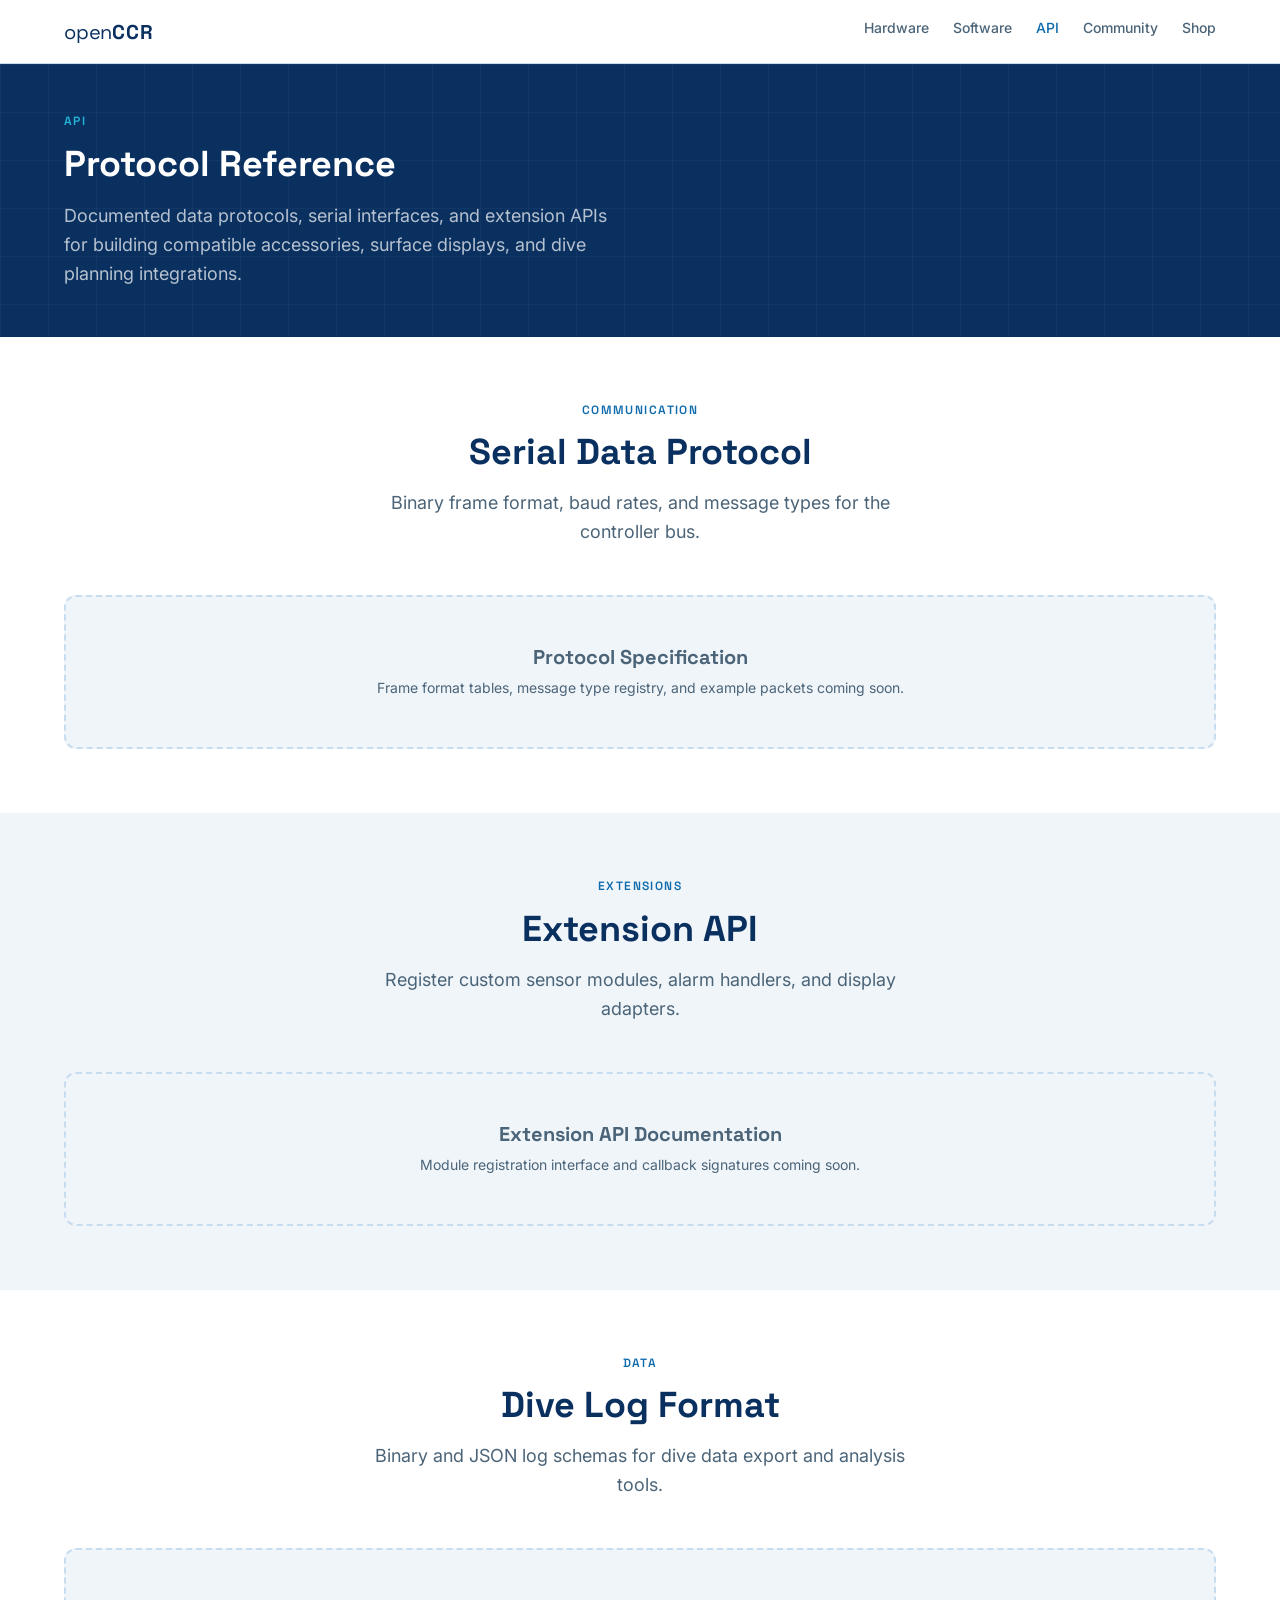
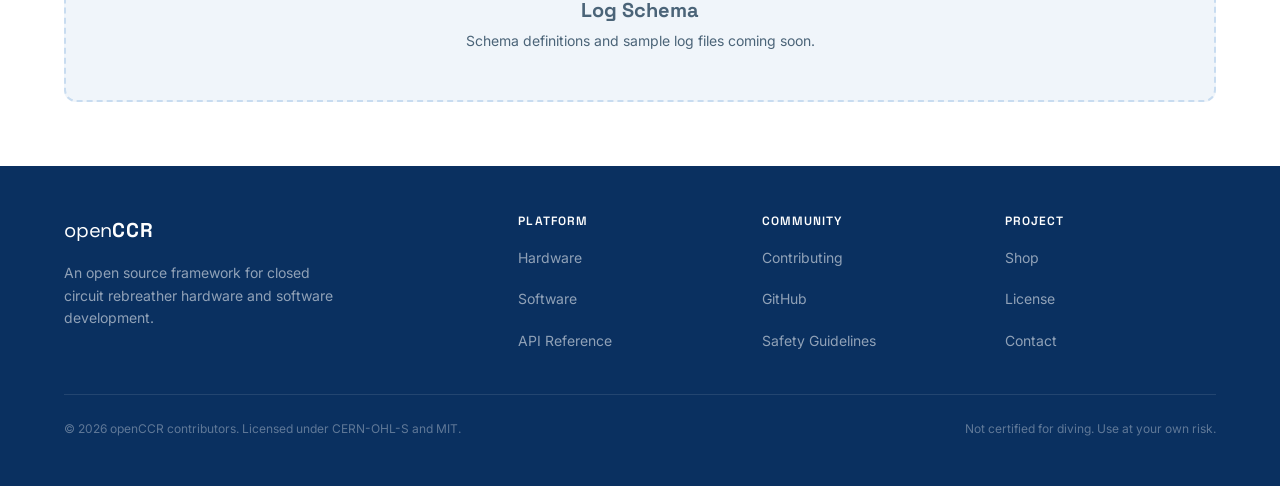
==== api.html @ abced6a4 "Add visual identity: design system, landing page, skeleton pages - Design tokens (color palette, typ" ====
<!DOCTYPE html>
<html lang="en">
<head>
  <meta charset="UTF-8">
  <meta name="viewport" content="width=device-width, initial-scale=1.0">
  <title>API Reference — openCCR</title>
  <meta name="description" content="openCCR API reference: data protocols, serial interfaces, and extension APIs for compatible accessories and software.">
  <link rel="stylesheet" href="css/main.css">
  <link rel="stylesheet" href="css/components.css">
</head>
<body>

  <!-- Navigation -->
  <nav class="nav" role="navigation" aria-label="Main navigation">
    <div class="container nav__inner">
      <a href="index.html" class="nav__wordmark" aria-label="openCCR home">
        <span class="open">open</span><span class="ccr">CCR</span>
      </a>
      <ul class="nav__links" role="list">
        <li><a href="hardware.html">Hardware</a></li>
        <li><a href="software.html">Software</a></li>
        <li><a href="api.html" class="active">API</a></li>
        <li><a href="community.html">Community</a></li>
        <li><a href="shop.html">Shop</a></li>
      </ul>
      <button class="nav__hamburger" id="nav-hamburger"
              aria-expanded="false" aria-controls="nav-mobile"
              aria-label="Toggle mobile menu">
        <svg width="24" height="24" viewBox="0 0 24 24" fill="none"
             stroke="currentColor" stroke-width="2" stroke-linecap="round"
             aria-hidden="true">
          <line x1="3" y1="6"  x2="21" y2="6"/>
          <line x1="3" y1="12" x2="21" y2="12"/>
          <line x1="3" y1="18" x2="21" y2="18"/>
        </svg>
      </button>
    </div>
  </nav>

  <!-- Mobile Nav -->
  <div class="nav__mobile" id="nav-mobile" role="navigation" aria-label="Mobile navigation">
    <ul class="nav__mobile-links" role="list">
      <li><a href="hardware.html">Hardware</a></li>
      <li><a href="software.html">Software</a></li>
      <li><a href="api.html" class="active">API</a></li>
      <li><a href="community.html">Community</a></li>
      <li><a href="shop.html">Shop</a></li>
    </ul>
  </div>

  <main class="page-content">

    <!-- Page Hero -->
    <div class="page-hero">
      <div class="container page-hero__inner">
        <p class="page-hero__eyebrow">API</p>
        <h1 class="page-hero__title">Protocol Reference</h1>
        <p class="page-hero__subtitle">
          Documented data protocols, serial interfaces, and extension APIs for building
          compatible accessories, surface displays, and dive planning integrations.
        </p>
      </div>
    </div>

    <!-- Serial Protocol -->
    <section class="section">
      <div class="container">
        <div class="section-header">
          <p class="section-header__eyebrow">Communication</p>
          <h2 class="section-header__title">Serial Data Protocol</h2>
          <p class="section-header__subtitle">
            Binary frame format, baud rates, and message types for the controller bus.
          </p>
        </div>
        <div class="placeholder-block">
          <h3>Protocol Specification</h3>
          <p>Frame format tables, message type registry, and example packets coming soon.</p>
        </div>
      </div>
    </section>

    <!-- Extension API -->
    <section class="section section--subtle">
      <div class="container">
        <div class="section-header">
          <p class="section-header__eyebrow">Extensions</p>
          <h2 class="section-header__title">Extension API</h2>
          <p class="section-header__subtitle">
            Register custom sensor modules, alarm handlers, and display adapters.
          </p>
        </div>
        <div class="placeholder-block">
          <h3>Extension API Documentation</h3>
          <p>Module registration interface and callback signatures coming soon.</p>
        </div>
      </div>
    </section>

    <!-- Data Formats -->
    <section class="section">
      <div class="container">
        <div class="section-header">
          <p class="section-header__eyebrow">Data</p>
          <h2 class="section-header__title">Dive Log Format</h2>
          <p class="section-header__subtitle">
            Binary and JSON log schemas for dive data export and analysis tools.
          </p>
        </div>
        <div class="placeholder-block">
          <h3>Log Schema</h3>
          <p>Schema definitions and sample log files coming soon.</p>
        </div>
      </div>
    </section>

  </main>

  <!-- Footer -->
  <footer class="footer">
    <div class="container">
      <div class="footer__inner">
        <div class="footer__brand">
          <a href="index.html" class="nav__wordmark" aria-label="openCCR home">
            <span class="open">open</span><span class="ccr">CCR</span>
          </a>
          <p class="footer__tagline">
            An open source framework for closed circuit rebreather hardware
            and software development.
          </p>
        </div>
        <div class="footer__col">
          <h4>Platform</h4>
          <ul>
            <li><a href="hardware.html">Hardware</a></li>
            <li><a href="software.html">Software</a></li>
            <li><a href="api.html">API Reference</a></li>
          </ul>
        </div>
        <div class="footer__col">
          <h4>Community</h4>
          <ul>
            <li><a href="community.html">Contributing</a></li>
            <li><a href="https://github.com/openccr" target="_blank" rel="noopener noreferrer">GitHub</a></li>
            <li><a href="community.html#safety">Safety Guidelines</a></li>
          </ul>
        </div>
        <div class="footer__col">
          <h4>Project</h4>
          <ul>
            <li><a href="shop.html">Shop</a></li>
            <li><a href="community.html#license">License</a></li>
            <li><a href="community.html#contact">Contact</a></li>
          </ul>
        </div>
      </div>
      <div class="footer__bottom">
        <span>© 2026 openCCR contributors. Licensed under CERN-OHL-S and MIT.</span>
        <span>Not certified for diving. Use at your own risk.</span>
      </div>
    </div>
  </footer>

  <script src="js/nav.js"></script>
</body>
</html>
---- css/main.css ----
/* ============================================================
   openCCR Design System — main.css
   Design tokens, reset, typography, layout utilities
   ============================================================ */

/* --- Google Fonts --- */
@import url('https://fonts.googleapis.com/css2?family=Space+Grotesk:wght@400;500;600;700&family=Inter:wght@400;500;600&family=JetBrains+Mono:wght@400;500&display=swap');

/* --- Design Tokens --- */
:root {
  /* Colors */
  --color-bg:         #FFFFFF;
  --color-bg-subtle:  #F0F5FA;
  --color-border:     #C8DCF0;
  --color-text:       #111827;
  --color-text-muted: #4B6478;
  --color-navy:       #0A3060;
  --color-ocean:      #0E6BAD;
  --color-cyan:       #24B4D8;
  --color-warning:    #C0392B;

  /* Typography */
  --font-heading: 'Space Grotesk', system-ui, sans-serif;
  --font-body:    'Inter', system-ui, sans-serif;
  --font-code:    'JetBrains Mono', 'Fira Code', monospace;

  /* Font sizes */
  --text-xs:   0.75rem;   /* 12px */
  --text-sm:   0.875rem;  /* 14px */
  --text-base: 1rem;      /* 16px */
  --text-lg:   1.125rem;  /* 18px */
  --text-xl:   1.25rem;   /* 20px */
  --text-2xl:  1.5rem;    /* 24px */
  --text-3xl:  1.875rem;  /* 30px */
  --text-4xl:  2.25rem;   /* 36px */
  --text-5xl:  3rem;      /* 48px */

  /* Spacing scale */
  --space-1:  4px;
  --space-2:  8px;
  --space-3:  12px;
  --space-4:  16px;
  --space-6:  24px;
  --space-8:  32px;
  --space-12: 48px;
  --space-16: 64px;

  /* Layout */
  --max-width: 1200px;
  --nav-height: 64px;
  --radius-sm: 4px;
  --radius-md: 8px;
  --radius-lg: 12px;

  /* Shadows */
  --shadow-sm: 0 1px 3px rgba(10, 48, 96, 0.08);
  --shadow-md: 0 4px 12px rgba(10, 48, 96, 0.12);
  --shadow-lg: 0 8px 24px rgba(10, 48, 96, 0.16);

  /* Transitions */
  --transition: 200ms ease;
}

/* --- Reset --- */
*, *::before, *::after {
  box-sizing: border-box;
  margin: 0;
  padding: 0;
}

html {
  scroll-behavior: smooth;
  font-size: 16px;
}

body {
  font-family: var(--font-body);
  font-size: var(--text-base);
  color: var(--color-text);
  background: var(--color-bg);
  line-height: 1.6;
  -webkit-font-smoothing: antialiased;
  display: flex;
  flex-direction: column;
  min-height: 100vh;
}

img, svg {
  display: block;
  max-width: 100%;
}

a {
  color: var(--color-ocean);
  text-decoration: none;
  transition: color var(--transition);
}

a:hover {
  color: var(--color-cyan);
}

/* --- Typography --- */
h1, h2, h3, h4, h5, h6 {
  font-family: var(--font-heading);
  color: var(--color-navy);
  line-height: 1.2;
  font-weight: 700;
}

h1 { font-size: var(--text-5xl); }
h2 { font-size: var(--text-4xl); }
h3 { font-size: var(--text-3xl); }
h4 { font-size: var(--text-2xl); }
h5 { font-size: var(--text-xl); }
h6 { font-size: var(--text-lg); }

p {
  margin-bottom: var(--space-4);
}

p:last-child {
  margin-bottom: 0;
}

ul, ol {
  padding-left: var(--space-6);
}

li {
  margin-bottom: var(--space-2);
}

code, pre {
  font-family: var(--font-code);
  font-size: var(--text-sm);
}

code {
  background: var(--color-bg-subtle);
  border: 1px solid var(--color-border);
  border-radius: var(--radius-sm);
  padding: 2px 6px;
  color: var(--color-navy);
}

pre {
  background: var(--color-navy);
  color: #e2e8f0;
  border-radius: var(--radius-md);
  padding: var(--space-6);
  overflow-x: auto;
  line-height: 1.7;
}

pre code {
  background: none;
  border: none;
  padding: 0;
  color: inherit;
  font-size: var(--text-sm);
}

/* --- Layout --- */
.container {
  width: 100%;
  max-width: var(--max-width);
  margin-inline: auto;
  padding-inline: var(--space-6);
}

.section {
  padding-block: var(--space-16);
}

.section--subtle {
  background: var(--color-bg-subtle);
}

.page-content {
  padding-top: var(--nav-height);
  flex: 1;
}

/* --- Grid --- */
.grid-2 {
  display: grid;
  grid-template-columns: repeat(2, 1fr);
  gap: var(--space-6);
}

.grid-3 {
  display: grid;
  grid-template-columns: repeat(3, 1fr);
  gap: var(--space-6);
}

.grid-4 {
  display: grid;
  grid-template-columns: repeat(4, 1fr);
  gap: var(--space-6);
}

/* --- Utilities --- */
.text-muted    { color: var(--color-text-muted); }
.text-navy     { color: var(--color-navy); }
.text-ocean    { color: var(--color-ocean); }
.text-center   { text-align: center; }
.font-heading  { font-family: var(--font-heading); }
.font-mono     { font-family: var(--font-code); }

.flex           { display: flex; }
.flex-col       { flex-direction: column; }
.items-center   { align-items: center; }
.justify-between { justify-content: space-between; }
.gap-2          { gap: var(--space-2); }
.gap-4          { gap: var(--space-4); }
.gap-6          { gap: var(--space-6); }
.gap-8          { gap: var(--space-8); }
.mt-auto        { margin-top: auto; }

.sr-only {
  position: absolute;
  width: 1px;
  height: 1px;
  padding: 0;
  margin: -1px;
  overflow: hidden;
  clip: rect(0,0,0,0);
  border: 0;
}

/* --- Responsive --- */
@media (max-width: 768px) {
  h1 { font-size: var(--text-4xl); }
  h2 { font-size: var(--text-3xl); }
  h3 { font-size: var(--text-2xl); }

  .grid-2,
  .grid-3,
  .grid-4 {
    grid-template-columns: 1fr;
  }

  .section {
    padding-block: var(--space-12);
  }

  .container {
    padding-inline: var(--space-4);
  }
}
---- css/components.css ----
/* ============================================================
   openCCR Design System — components.css
   Nav, footer, buttons, cards, badges, safety-warning,
   hero, section headers, placeholders
   ============================================================ */

/* ============================================================
   NAV
   ============================================================ */

.nav {
  position: fixed;
  top: 0;
  left: 0;
  right: 0;
  height: var(--nav-height);
  background: var(--color-bg);
  border-bottom: 1px solid var(--color-border);
  z-index: 100;
  display: flex;
  align-items: center;
}

.nav__inner {
  display: flex;
  align-items: center;
  justify-content: space-between;
  width: 100%;
}

/* Wordmark — used in nav and footer */
.nav__wordmark {
  font-family: var(--font-heading);
  font-size: var(--text-xl);
  color: var(--color-navy);
  text-decoration: none;
  letter-spacing: -0.01em;
  display: inline-flex;
  align-items: baseline;
}

.nav__wordmark .open {
  font-weight: 400;
}

.nav__wordmark .ccr {
  font-weight: 700;
  letter-spacing: 0.04em;
}

.nav__links {
  display: flex;
  align-items: center;
  gap: var(--space-6);
  list-style: none;
  padding: 0;
}

.nav__links a {
  font-family: var(--font-body);
  font-weight: 500;
  font-size: var(--text-sm);
  color: var(--color-text-muted);
  text-decoration: none;
  transition: color var(--transition);
}

.nav__links a:hover {
  color: var(--color-cyan);
}

.nav__links a.active {
  color: var(--color-ocean);
}

/* Hamburger button */
.nav__hamburger {
  display: none;
  background: none;
  border: none;
  cursor: pointer;
  padding: var(--space-2);
  color: var(--color-navy);
  align-items: center;
  justify-content: center;
}

/* Mobile nav drawer */
.nav__mobile {
  display: none;
  position: fixed;
  top: var(--nav-height);
  left: 0;
  right: 0;
  background: var(--color-bg);
  border-bottom: 1px solid var(--color-border);
  z-index: 99;
  padding: var(--space-4) var(--space-6);
  box-shadow: var(--shadow-md);
}

.nav__mobile.is-open {
  display: block;
}

.nav__mobile-links {
  list-style: none;
  padding: 0;
  display: flex;
  flex-direction: column;
}

.nav__mobile-links li:not(:last-child) a {
  border-bottom: 1px solid var(--color-border);
}

.nav__mobile-links a {
  display: block;
  font-family: var(--font-body);
  font-weight: 500;
  font-size: var(--text-base);
  color: var(--color-text-muted);
  padding: var(--space-3) 0;
  text-decoration: none;
  transition: color var(--transition);
}

.nav__mobile-links a:hover,
.nav__mobile-links a.active {
  color: var(--color-ocean);
}

@media (max-width: 768px) {
  .nav__links    { display: none; }
  .nav__hamburger { display: flex; }
}

/* ============================================================
   FOOTER
   ============================================================ */

.footer {
  background: var(--color-navy);
  color: rgba(255, 255, 255, 0.7);
  padding-block: var(--space-12);
}

.footer__inner {
  display: grid;
  grid-template-columns: 2fr 1fr 1fr 1fr;
  gap: var(--space-8);
}

.footer .nav__wordmark {
  color: #fff;
  margin-bottom: var(--space-4);
  display: inline-flex;
}

.footer__tagline {
  font-size: var(--text-sm);
  color: rgba(255, 255, 255, 0.55);
  line-height: 1.6;
  max-width: 280px;
}

.footer__col h4 {
  color: #fff;
  font-family: var(--font-heading);
  font-size: var(--text-xs);
  font-weight: 600;
  text-transform: uppercase;
  letter-spacing: 0.09em;
  margin-bottom: var(--space-4);
}

.footer__col ul {
  list-style: none;
  padding: 0;
  display: flex;
  flex-direction: column;
  gap: var(--space-2);
}

.footer__col a {
  font-size: var(--text-sm);
  color: rgba(255, 255, 255, 0.55);
  text-decoration: none;
  transition: color var(--transition);
}

.footer__col a:hover {
  color: var(--color-cyan);
}

.footer__bottom {
  margin-top: var(--space-8);
  padding-top: var(--space-6);
  border-top: 1px solid rgba(255, 255, 255, 0.1);
  display: flex;
  justify-content: space-between;
  align-items: center;
  font-size: var(--text-xs);
  color: rgba(255, 255, 255, 0.35);
  flex-wrap: wrap;
  gap: var(--space-2);
}

@media (max-width: 768px) {
  .footer__inner {
    grid-template-columns: 1fr 1fr;
  }

  .footer__brand {
    grid-column: 1 / -1;
  }

  .footer__bottom {
    flex-direction: column;
    text-align: center;
  }
}

/* ============================================================
   BUTTONS
   ============================================================ */

.btn {
  display: inline-flex;
  align-items: center;
  justify-content: center;
  gap: var(--space-2);
  font-family: var(--font-body);
  font-weight: 600;
  font-size: var(--text-sm);
  padding: var(--space-3) var(--space-6);
  border-radius: var(--radius-md);
  border: 2px solid transparent;
  cursor: pointer;
  text-decoration: none;
  transition: background var(--transition), border-color var(--transition), color var(--transition), box-shadow var(--transition);
  white-space: nowrap;
  line-height: 1;
}

.btn:focus-visible {
  outline: 3px solid var(--color-cyan);
  outline-offset: 2px;
}

/* Primary: navy fill */
.btn--primary {
  background: var(--color-navy);
  color: #fff;
  border-color: var(--color-navy);
}

.btn--primary:hover {
  background: var(--color-ocean);
  border-color: var(--color-ocean);
  color: #fff;
}

/* Outline: navy border on white */
.btn--outline {
  background: transparent;
  color: var(--color-navy);
  border-color: var(--color-navy);
}

.btn--outline:hover {
  background: var(--color-navy);
  color: #fff;
}

/* Outline light: for use on dark backgrounds */
.btn--outline-light {
  background: transparent;
  color: #fff;
  border-color: rgba(255, 255, 255, 0.5);
}

.btn--outline-light:hover {
  background: rgba(255, 255, 255, 0.12);
  border-color: #fff;
  color: #fff;
}

/* Sizes */
.btn--lg {
  font-size: var(--text-base);
  padding: var(--space-4) var(--space-8);
}

.btn--sm {
  font-size: var(--text-xs);
  padding: var(--space-2) var(--space-4);
}

/* ============================================================
   CARDS
   ============================================================ */

.card {
  background: var(--color-bg);
  border: 1px solid var(--color-border);
  border-radius: var(--radius-lg);
  padding: var(--space-6);
  display: flex;
  flex-direction: column;
  box-shadow: var(--shadow-sm);
  transition: box-shadow var(--transition), transform var(--transition);
}

.card:hover {
  box-shadow: var(--shadow-md);
  transform: translateY(-2px);
}

.card__icon {
  width: 48px;
  height: 48px;
  background: var(--color-bg-subtle);
  border-radius: var(--radius-md);
  display: flex;
  align-items: center;
  justify-content: center;
  margin-bottom: var(--space-4);
  color: var(--color-ocean);
  flex-shrink: 0;
}

.card__title {
  font-family: var(--font-heading);
  font-size: var(--text-xl);
  font-weight: 600;
  color: var(--color-navy);
  margin-bottom: var(--space-2);
}

.card__body {
  font-size: var(--text-sm);
  color: var(--color-text-muted);
  line-height: 1.7;
  flex: 1;
}

.card__footer {
  margin-top: var(--space-4);
}

/* Feature card — clickable, used on homepage grid */
.feature-card {
  background: var(--color-bg);
  border: 1px solid var(--color-border);
  border-radius: var(--radius-lg);
  padding: var(--space-6);
  display: flex;
  flex-direction: column;
  gap: var(--space-3);
  text-decoration: none;
  color: inherit;
  transition: box-shadow var(--transition), transform var(--transition), border-color var(--transition);
}

.feature-card:hover {
  box-shadow: var(--shadow-md);
  border-color: var(--color-cyan);
  transform: translateY(-2px);
  color: inherit;
}

.feature-card__label {
  font-family: var(--font-heading);
  font-size: var(--text-xs);
  font-weight: 600;
  text-transform: uppercase;
  letter-spacing: 0.1em;
  color: var(--color-ocean);
}

.feature-card__title {
  font-family: var(--font-heading);
  font-size: var(--text-xl);
  font-weight: 700;
  color: var(--color-navy);
}

.feature-card__desc {
  font-size: var(--text-sm);
  color: var(--color-text-muted);
  line-height: 1.6;
  flex: 1;
}

.feature-card__arrow {
  margin-top: auto;
  color: var(--color-ocean);
  font-size: var(--text-lg);
  transition: transform var(--transition);
  font-family: var(--font-heading);
}

.feature-card:hover .feature-card__arrow {
  transform: translateX(4px);
}

/* ============================================================
   BADGES
   ============================================================ */

.badge {
  display: inline-flex;
  align-items: center;
  gap: var(--space-1);
  font-family: var(--font-body);
  font-size: var(--text-xs);
  font-weight: 600;
  padding: 2px var(--space-2);
  border-radius: 100px;
}

.badge--navy {
  background: var(--color-navy);
  color: #fff;
}

.badge--ocean {
  background: rgba(14, 107, 173, 0.1);
  color: var(--color-ocean);
  border: 1px solid rgba(14, 107, 173, 0.2);
}

.badge--cyan {
  background: rgba(36, 180, 216, 0.1);
  color: #1a8fa8;
  border: 1px solid rgba(36, 180, 216, 0.25);
}

.badge--warning {
  background: rgba(192, 57, 43, 0.1);
  color: var(--color-warning);
  border: 1px solid rgba(192, 57, 43, 0.2);
}

/* ============================================================
   SAFETY WARNING
   ============================================================ */

.safety-warning {
  background: rgba(192, 57, 43, 0.05);
  border: 2px solid var(--color-warning);
  border-radius: var(--radius-md);
  padding: var(--space-4) var(--space-6);
  display: flex;
  gap: var(--space-4);
  align-items: flex-start;
}

.safety-warning__icon {
  flex-shrink: 0;
  width: 24px;
  height: 24px;
  color: var(--color-warning);
  margin-top: 1px;
}

.safety-warning__title {
  font-family: var(--font-heading);
  font-size: var(--text-base);
  font-weight: 700;
  color: var(--color-warning);
  margin-bottom: var(--space-1);
}

.safety-warning__text {
  font-size: var(--text-sm);
  color: var(--color-text);
  line-height: 1.6;
  margin: 0;
}

/* ============================================================
   SECTION HEADERS
   ============================================================ */

.section-header {
  text-align: center;
  margin-bottom: var(--space-12);
}

.section-header__eyebrow {
  font-family: var(--font-heading);
  font-size: var(--text-xs);
  font-weight: 600;
  text-transform: uppercase;
  letter-spacing: 0.12em;
  color: var(--color-ocean);
  margin-bottom: var(--space-3);
}

.section-header__title {
  font-family: var(--font-heading);
  font-size: var(--text-4xl);
  font-weight: 700;
  color: var(--color-navy);
  margin-bottom: var(--space-4);
  line-height: 1.15;
}

.section-header__subtitle {
  font-size: var(--text-lg);
  color: var(--color-text-muted);
  max-width: 560px;
  margin-inline: auto;
  line-height: 1.6;
  margin-bottom: 0;
}

@media (max-width: 768px) {
  .section-header__title { font-size: var(--text-3xl); }
}

/* ============================================================
   HERO (index / landing page)
   ============================================================ */

.hero {
  background: var(--color-bg-subtle);
  position: relative;
  overflow: hidden;
  padding-block: var(--space-16);
}

/* Subtle geometric grid overlay */
.hero::before {
  content: '';
  position: absolute;
  inset: 0;
  background-image:
    linear-gradient(rgba(14, 107, 173, 0.06) 1px, transparent 1px),
    linear-gradient(90deg, rgba(14, 107, 173, 0.06) 1px, transparent 1px);
  background-size: 48px 48px;
  pointer-events: none;
}

.hero__content {
  position: relative;
  z-index: 1;
  max-width: 720px;
}

.hero__eyebrow {
  display: inline-flex;
  align-items: center;
  gap: var(--space-2);
  font-family: var(--font-heading);
  font-size: var(--text-xs);
  font-weight: 600;
  text-transform: uppercase;
  letter-spacing: 0.12em;
  color: var(--color-ocean);
  margin-bottom: var(--space-6);
}

.hero__title {
  font-family: var(--font-heading);
  font-size: clamp(2.25rem, 5vw, 3.5rem);
  font-weight: 700;
  color: var(--color-navy);
  line-height: 1.1;
  margin-bottom: var(--space-4);
}

.hero__tagline {
  font-family: var(--font-heading);
  font-size: var(--text-lg);
  font-weight: 500;
  color: var(--color-ocean);
  margin-bottom: var(--space-6);
  letter-spacing: 0.04em;
}

.hero__subtitle {
  font-size: var(--text-lg);
  color: var(--color-text-muted);
  line-height: 1.65;
  margin-bottom: var(--space-8);
  max-width: 560px;
}

.hero__actions {
  display: flex;
  gap: var(--space-4);
  flex-wrap: wrap;
}

/* ============================================================
   PAGE HERO (sub-pages — dark navy background)
   ============================================================ */

.page-hero {
  background: var(--color-navy);
  padding-block: var(--space-12);
  position: relative;
  overflow: hidden;
}

.page-hero::before {
  content: '';
  position: absolute;
  inset: 0;
  background-image:
    linear-gradient(rgba(255, 255, 255, 0.03) 1px, transparent 1px),
    linear-gradient(90deg, rgba(255, 255, 255, 0.03) 1px, transparent 1px);
  background-size: 48px 48px;
  pointer-events: none;
}

.page-hero__inner {
  position: relative;
  z-index: 1;
}

.page-hero__eyebrow {
  font-family: var(--font-heading);
  font-size: var(--text-xs);
  font-weight: 600;
  text-transform: uppercase;
  letter-spacing: 0.12em;
  color: var(--color-cyan);
  margin-bottom: var(--space-3);
}

.page-hero__title {
  color: #fff;
  font-family: var(--font-heading);
  font-size: var(--text-4xl);
  font-weight: 700;
  margin-bottom: var(--space-4);
}

.page-hero__subtitle {
  color: rgba(255, 255, 255, 0.7);
  font-size: var(--text-lg);
  max-width: 560px;
  line-height: 1.6;
  margin: 0;
}

@media (max-width: 768px) {
  .page-hero__title { font-size: var(--text-3xl); }
}

/* ============================================================
   PLACEHOLDER (skeleton page sections)
   ============================================================ */

.placeholder-block {
  background: var(--color-bg-subtle);
  border: 2px dashed var(--color-border);
  border-radius: var(--radius-lg);
  padding: var(--space-12) var(--space-8);
  text-align: center;
}

.placeholder-block h3 {
  color: var(--color-text-muted);
  font-size: var(--text-xl);
  margin-bottom: var(--space-2);
}

.placeholder-block p {
  color: var(--color-text-muted);
  font-size: var(--text-sm);
  margin: 0;
}
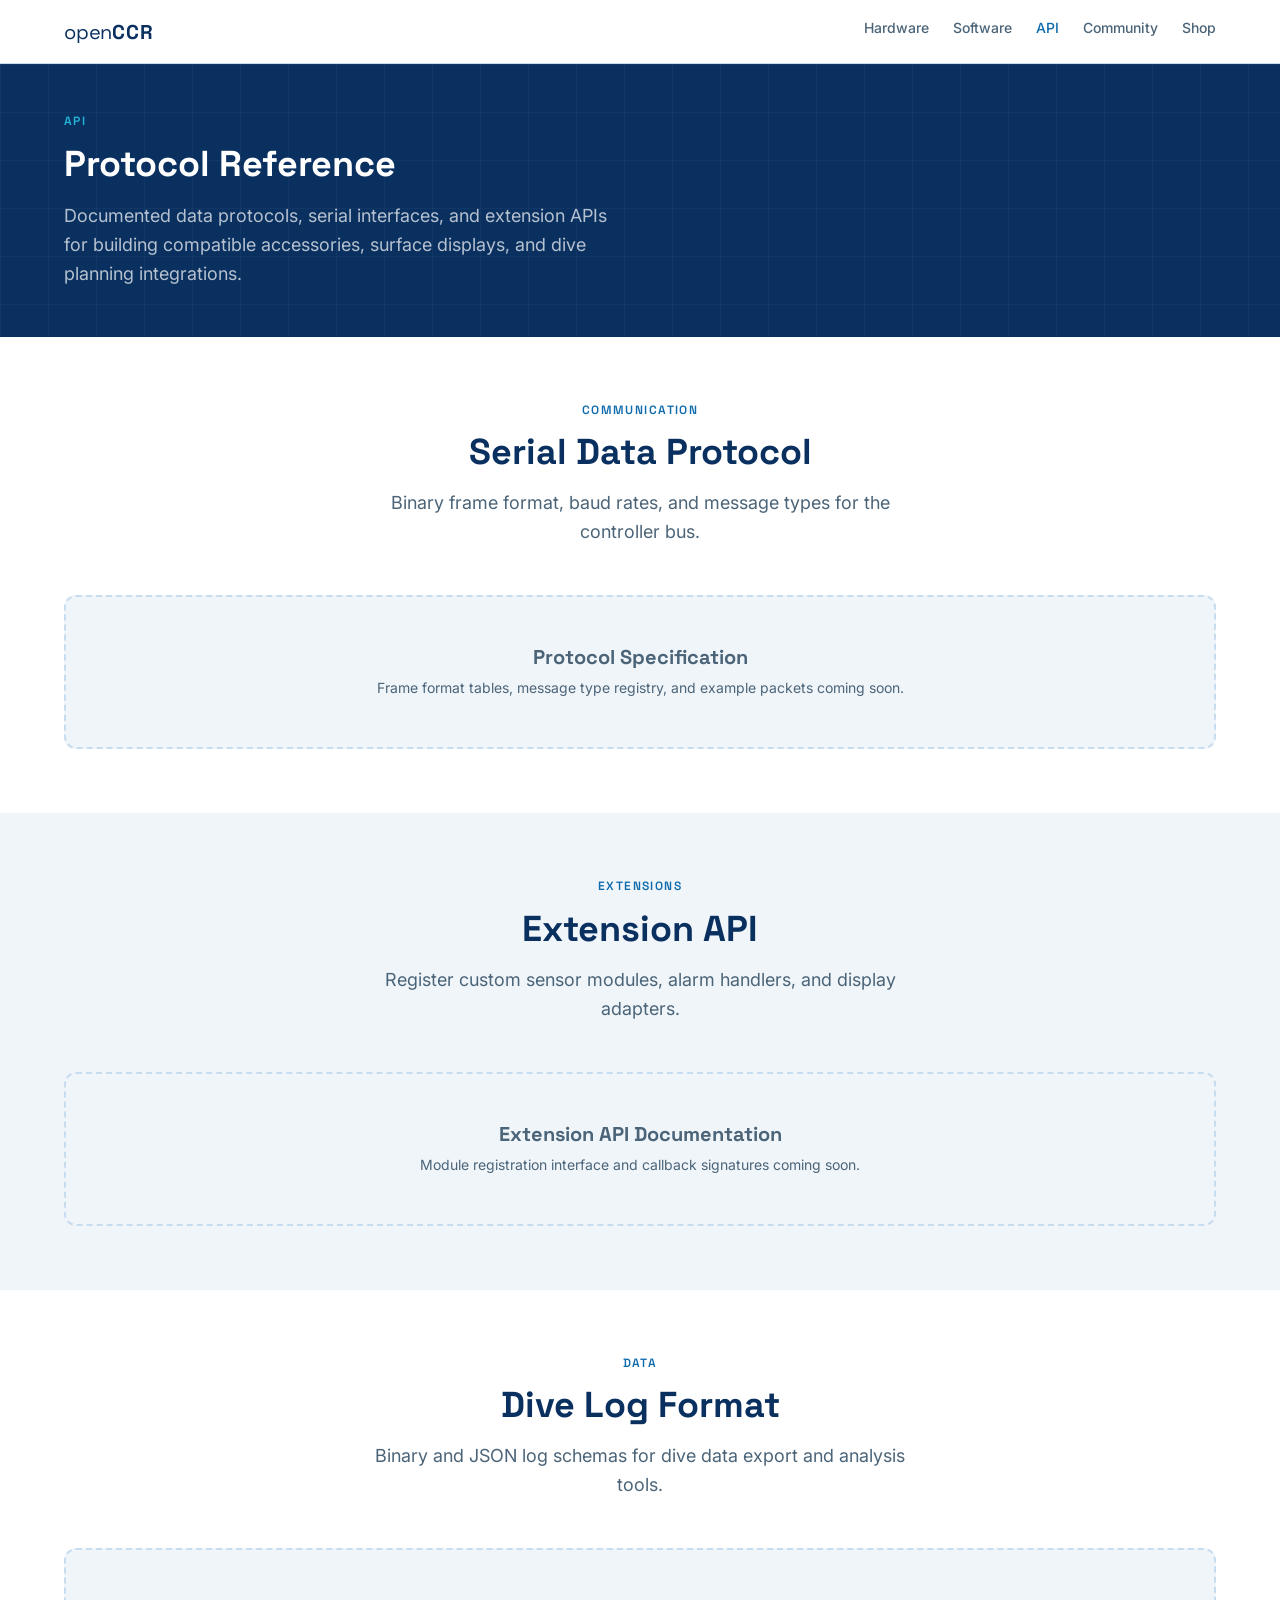
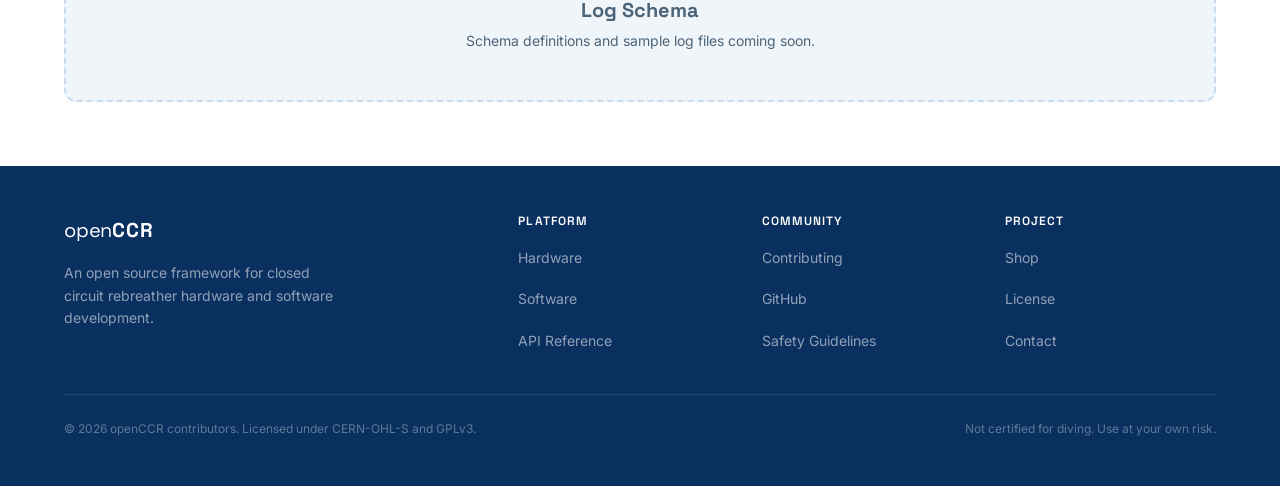
==== commit fca44ae7: "Switch software license MIT → GPLv3; add LICENSE.md - LICENSE.md: full project licensing overview (C" ====
--- a/api.html
+++ b/api.html
@@ -154,7 +154,7 @@
         </div>
       </div>
       <div class="footer__bottom">
-        <span>© 2026 openCCR contributors. Licensed under CERN-OHL-S and MIT.</span>
+        <span>© 2026 openCCR contributors. Licensed under CERN-OHL-S and GPLv3.</span>
         <span>Not certified for diving. Use at your own risk.</span>
       </div>
     </div>
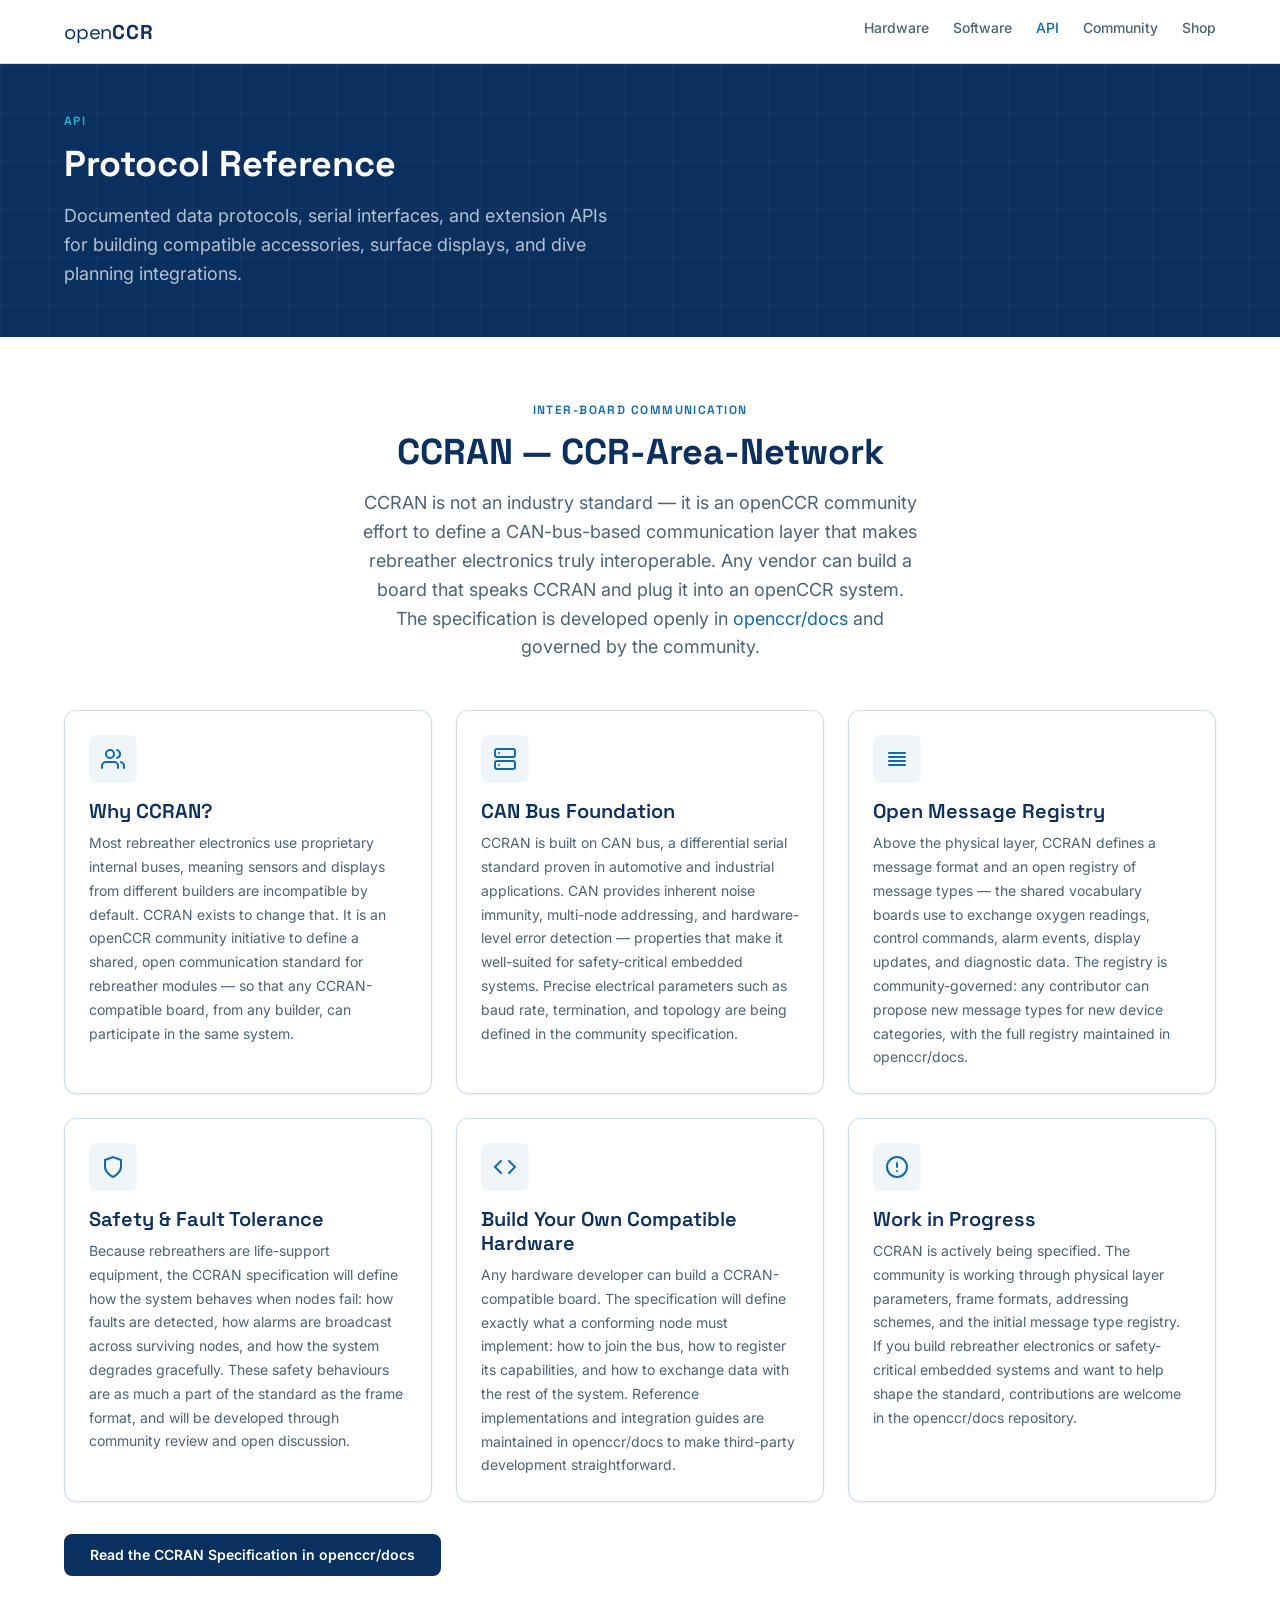
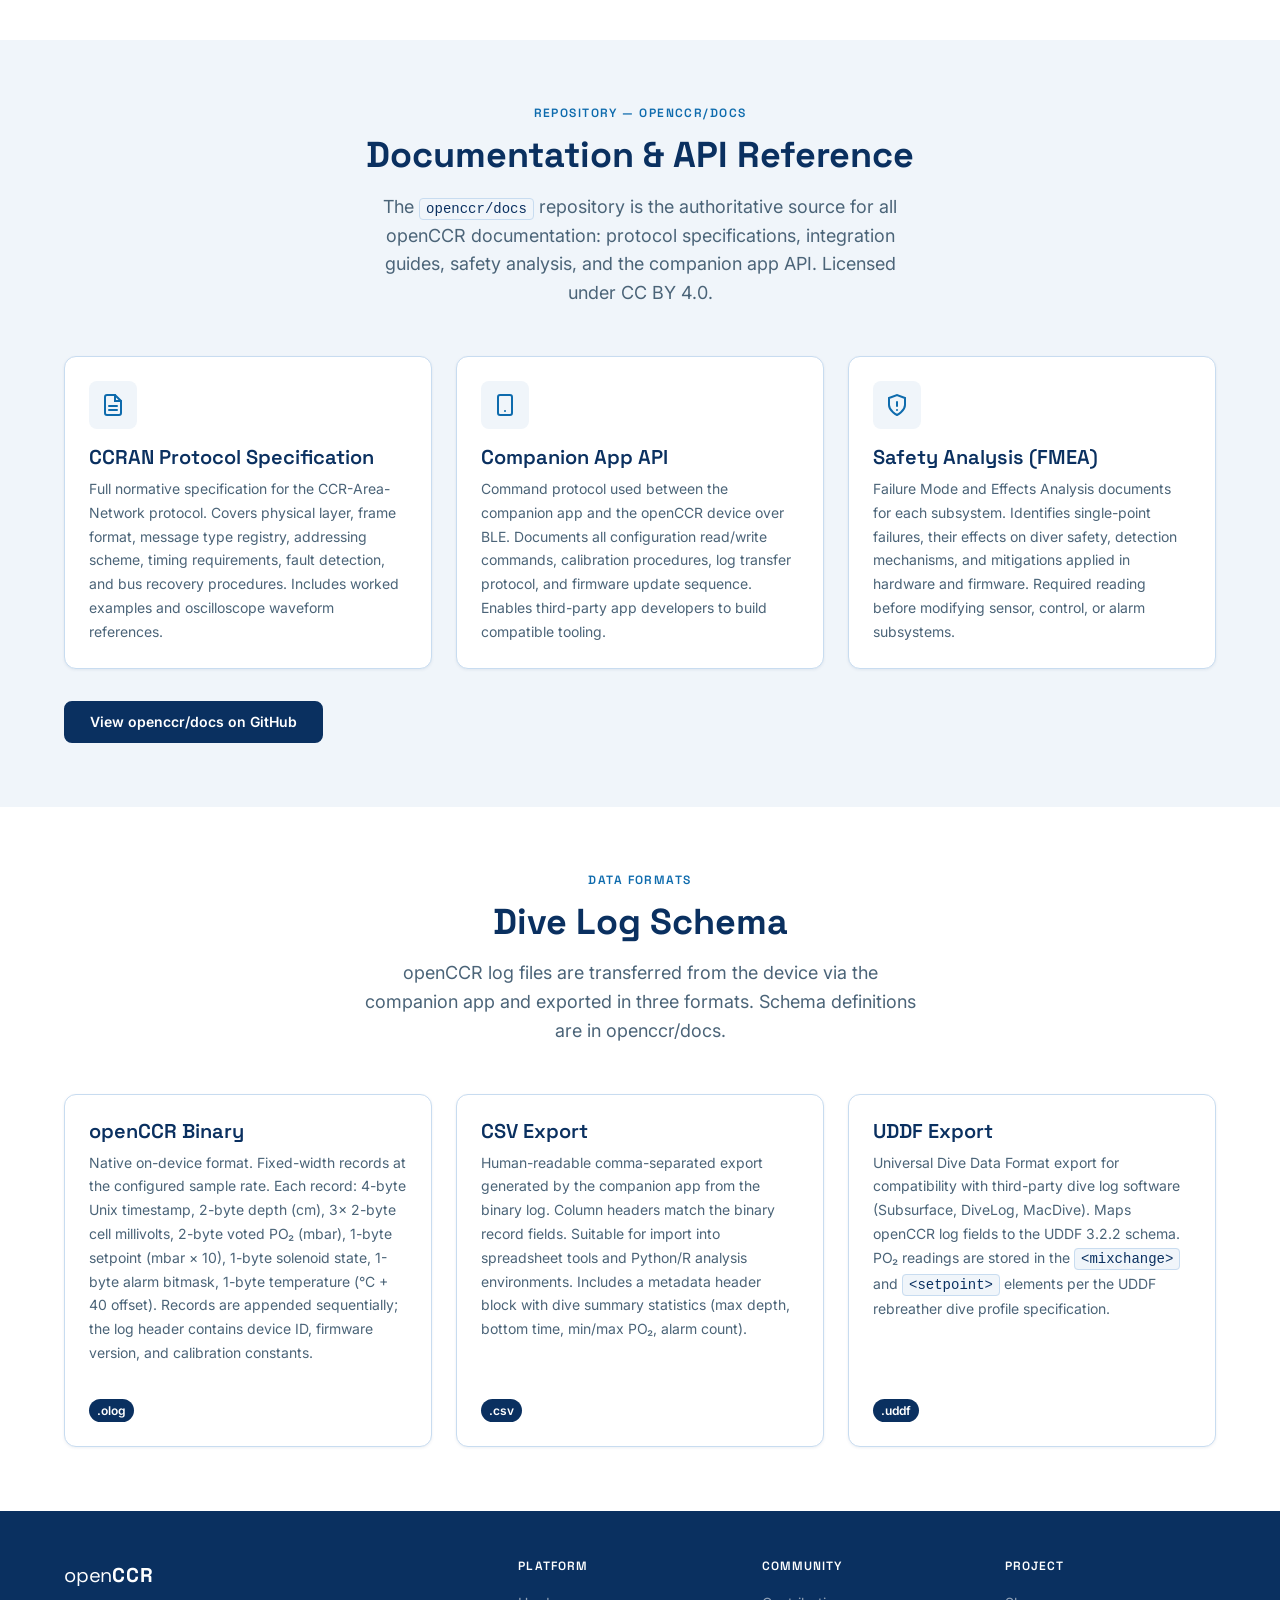
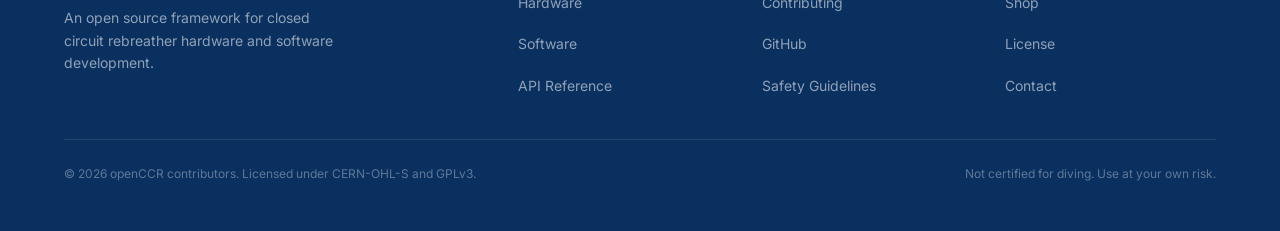
==== commit ee1cb93b: "Expand all pages with repository content, board details, and CCRAN pitch - hardware.html: add platfo" ====
--- a/api.html
+++ b/api.html
@@ -4,7 +4,15 @@
   <meta charset="UTF-8">
   <meta name="viewport" content="width=device-width, initial-scale=1.0">
   <title>API Reference — openCCR</title>
-  <meta name="description" content="openCCR API reference: data protocols, serial interfaces, and extension APIs for compatible accessories and software.">
+  <meta name="description" content="openCCR API and protocol reference: CCRAN inter-board communication protocol, companion app API, dive log formats, and integration guides from openccr/docs.">
+  <!-- Google Analytics -->
+  <script async src="https://www.googletagmanager.com/gtag/js?id=G-BM90FH107W"></script>
+  <script>
+    window.dataLayer = window.dataLayer || [];
+    function gtag(){dataLayer.push(arguments);}
+    gtag('js', new Date());
+    gtag('config', 'G-BM90FH107W');
+  </script>
   <link rel="stylesheet" href="css/main.css">
   <link rel="stylesheet" href="css/components.css">
 </head>
@@ -62,53 +70,179 @@
       </div>
     </div>
 
-    <!-- Serial Protocol -->
+    <!-- CCRAN Protocol -->
     <section class="section">
       <div class="container">
         <div class="section-header">
-          <p class="section-header__eyebrow">Communication</p>
-          <h2 class="section-header__title">Serial Data Protocol</h2>
+          <p class="section-header__eyebrow">Inter-Board Communication</p>
+          <h2 class="section-header__title">CCRAN — CCR-Area-Network</h2>
           <p class="section-header__subtitle">
-            Binary frame format, baud rates, and message types for the controller bus.
-          </p>
-        </div>
-        <div class="placeholder-block">
-          <h3>Protocol Specification</h3>
-          <p>Frame format tables, message type registry, and example packets coming soon.</p>
-        </div>
+            CCRAN is not an industry standard — it is an openCCR community effort to define
+            a CAN-bus-based communication layer that makes rebreather electronics truly
+            interoperable. Any vendor can build a board that speaks CCRAN and plug it into
+            an openCCR system. The specification is developed openly in
+            <a href="https://github.com/openccr/docs" target="_blank" rel="noopener noreferrer">openccr/docs</a>
+            and governed by the community.
+          </p>
+        </div>
+        <div class="grid-3" style="margin-bottom: var(--space-8);">
+          <div class="card">
+            <div class="card__icon" aria-hidden="true">
+              <svg width="24" height="24" viewBox="0 0 24 24" fill="none"
+                   stroke="currentColor" stroke-width="2" stroke-linecap="round">
+                <path d="M17 21v-2a4 4 0 0 0-4-4H5a4 4 0 0 0-4 4v2"/>
+                <circle cx="9" cy="7" r="4"/>
+                <path d="M23 21v-2a4 4 0 0 0-3-3.87"/>
+                <path d="M16 3.13a4 4 0 0 1 0 7.75"/>
+              </svg>
+            </div>
+            <h3 class="card__title">Why CCRAN?</h3>
+            <p class="card__body">Most rebreather electronics use proprietary internal buses, meaning sensors and displays from different builders are incompatible by default. CCRAN exists to change that. It is an openCCR community initiative to define a shared, open communication standard for rebreather modules — so that any CCRAN-compatible board, from any builder, can participate in the same system.</p>
+          </div>
+          <div class="card">
+            <div class="card__icon" aria-hidden="true">
+              <svg width="24" height="24" viewBox="0 0 24 24" fill="none"
+                   stroke="currentColor" stroke-width="2" stroke-linecap="round">
+                <rect x="2" y="2" width="20" height="8" rx="2" ry="2"/>
+                <rect x="2" y="14" width="20" height="8" rx="2" ry="2"/>
+                <line x1="6" y1="6" x2="6.01" y2="6"/>
+                <line x1="6" y1="18" x2="6.01" y2="18"/>
+              </svg>
+            </div>
+            <h3 class="card__title">CAN Bus Foundation</h3>
+            <p class="card__body">CCRAN is built on CAN bus, a differential serial standard proven in automotive and industrial applications. CAN provides inherent noise immunity, multi-node addressing, and hardware-level error detection — properties that make it well-suited for safety-critical embedded systems. Precise electrical parameters such as baud rate, termination, and topology are being defined in the community specification.</p>
+          </div>
+          <div class="card">
+            <div class="card__icon" aria-hidden="true">
+              <svg width="24" height="24" viewBox="0 0 24 24" fill="none"
+                   stroke="currentColor" stroke-width="2" stroke-linecap="round">
+                <path d="M4 6h16M4 10h16M4 14h16M4 18h16"/>
+              </svg>
+            </div>
+            <h3 class="card__title">Open Message Registry</h3>
+            <p class="card__body">Above the physical layer, CCRAN defines a message format and an open registry of message types — the shared vocabulary boards use to exchange oxygen readings, control commands, alarm events, display updates, and diagnostic data. The registry is community-governed: any contributor can propose new message types for new device categories, with the full registry maintained in openccr/docs.</p>
+          </div>
+          <div class="card">
+            <div class="card__icon" aria-hidden="true">
+              <svg width="24" height="24" viewBox="0 0 24 24" fill="none"
+                   stroke="currentColor" stroke-width="2" stroke-linecap="round">
+                <path d="M12 22s8-4 8-10V5l-8-3-8 3v7c0 6 8 10 8 10z"/>
+              </svg>
+            </div>
+            <h3 class="card__title">Safety &amp; Fault Tolerance</h3>
+            <p class="card__body">Because rebreathers are life-support equipment, the CCRAN specification will define how the system behaves when nodes fail: how faults are detected, how alarms are broadcast across surviving nodes, and how the system degrades gracefully. These safety behaviours are as much a part of the standard as the frame format, and will be developed through community review and open discussion.</p>
+          </div>
+          <div class="card">
+            <div class="card__icon" aria-hidden="true">
+              <svg width="24" height="24" viewBox="0 0 24 24" fill="none"
+                   stroke="currentColor" stroke-width="2" stroke-linecap="round">
+                <polyline points="16 18 22 12 16 6"/>
+                <polyline points="8 6 2 12 8 18"/>
+              </svg>
+            </div>
+            <h3 class="card__title">Build Your Own Compatible Hardware</h3>
+            <p class="card__body">Any hardware developer can build a CCRAN-compatible board. The specification will define exactly what a conforming node must implement: how to join the bus, how to register its capabilities, and how to exchange data with the rest of the system. Reference implementations and integration guides are maintained in openccr/docs to make third-party development straightforward.</p>
+          </div>
+          <div class="card">
+            <div class="card__icon" aria-hidden="true">
+              <svg width="24" height="24" viewBox="0 0 24 24" fill="none"
+                   stroke="currentColor" stroke-width="2" stroke-linecap="round">
+                <circle cx="12" cy="12" r="10"/>
+                <line x1="12" y1="8" x2="12" y2="12"/>
+                <line x1="12" y1="16" x2="12.01" y2="16"/>
+              </svg>
+            </div>
+            <h3 class="card__title">Work in Progress</h3>
+            <p class="card__body">CCRAN is actively being specified. The community is working through physical layer parameters, frame formats, addressing schemes, and the initial message type registry. If you build rebreather electronics or safety-critical embedded systems and want to help shape the standard, contributions are welcome in the openccr/docs repository.</p>
+          </div>
+        </div>
+        <a href="https://github.com/openccr/docs" target="_blank" rel="noopener noreferrer"
+           class="btn btn--primary">Read the CCRAN Specification in openccr/docs</a>
       </div>
     </section>
 
-    <!-- Extension API -->
+    <!-- Companion App API -->
     <section class="section section--subtle">
       <div class="container">
         <div class="section-header">
-          <p class="section-header__eyebrow">Extensions</p>
-          <h2 class="section-header__title">Extension API</h2>
+          <p class="section-header__eyebrow">Repository — openccr/docs</p>
+          <h2 class="section-header__title">Documentation &amp; API Reference</h2>
           <p class="section-header__subtitle">
-            Register custom sensor modules, alarm handlers, and display adapters.
-          </p>
-        </div>
-        <div class="placeholder-block">
-          <h3>Extension API Documentation</h3>
-          <p>Module registration interface and callback signatures coming soon.</p>
-        </div>
+            The <code>openccr/docs</code> repository is the authoritative source for all
+            openCCR documentation: protocol specifications, integration guides, safety analysis,
+            and the companion app API. Licensed under CC BY 4.0.
+          </p>
+        </div>
+        <div class="grid-3" style="margin-bottom: var(--space-8);">
+          <div class="card">
+            <div class="card__icon" aria-hidden="true">
+              <svg width="24" height="24" viewBox="0 0 24 24" fill="none"
+                   stroke="currentColor" stroke-width="2" stroke-linecap="round">
+                <path d="M14 2H6a2 2 0 0 0-2 2v16a2 2 0 0 0 2 2h12a2 2 0 0 0 2-2V8z"/>
+                <polyline points="14 2 14 8 20 8"/>
+                <line x1="16" y1="13" x2="8" y2="13"/>
+                <line x1="16" y1="17" x2="8" y2="17"/>
+              </svg>
+            </div>
+            <h3 class="card__title">CCRAN Protocol Specification</h3>
+            <p class="card__body">Full normative specification for the CCR-Area-Network protocol. Covers physical layer, frame format, message type registry, addressing scheme, timing requirements, fault detection, and bus recovery procedures. Includes worked examples and oscilloscope waveform references.</p>
+          </div>
+          <div class="card">
+            <div class="card__icon" aria-hidden="true">
+              <svg width="24" height="24" viewBox="0 0 24 24" fill="none"
+                   stroke="currentColor" stroke-width="2" stroke-linecap="round">
+                <rect x="5" y="2" width="14" height="20" rx="2" ry="2"/>
+                <path d="M12 18h.01"/>
+              </svg>
+            </div>
+            <h3 class="card__title">Companion App API</h3>
+            <p class="card__body">Command protocol used between the companion app and the openCCR device over BLE. Documents all configuration read/write commands, calibration procedures, log transfer protocol, and firmware update sequence. Enables third-party app developers to build compatible tooling.</p>
+          </div>
+          <div class="card">
+            <div class="card__icon" aria-hidden="true">
+              <svg width="24" height="24" viewBox="0 0 24 24" fill="none"
+                   stroke="currentColor" stroke-width="2" stroke-linecap="round">
+                <path d="M12 22s8-4 8-10V5l-8-3-8 3v7c0 6 8 10 8 10z"/>
+                <line x1="12" y1="9" x2="12" y2="13"/>
+                <line x1="12" y1="17" x2="12.01" y2="17"/>
+              </svg>
+            </div>
+            <h3 class="card__title">Safety Analysis (FMEA)</h3>
+            <p class="card__body">Failure Mode and Effects Analysis documents for each subsystem. Identifies single-point failures, their effects on diver safety, detection mechanisms, and mitigations applied in hardware and firmware. Required reading before modifying sensor, control, or alarm subsystems.</p>
+          </div>
+        </div>
+        <a href="https://github.com/openccr/docs" target="_blank" rel="noopener noreferrer"
+           class="btn btn--primary">View openccr/docs on GitHub</a>
       </div>
     </section>
 
-    <!-- Data Formats -->
+    <!-- Dive Log Format -->
     <section class="section">
       <div class="container">
         <div class="section-header">
-          <p class="section-header__eyebrow">Data</p>
-          <h2 class="section-header__title">Dive Log Format</h2>
+          <p class="section-header__eyebrow">Data Formats</p>
+          <h2 class="section-header__title">Dive Log Schema</h2>
           <p class="section-header__subtitle">
-            Binary and JSON log schemas for dive data export and analysis tools.
-          </p>
-        </div>
-        <div class="placeholder-block">
-          <h3>Log Schema</h3>
-          <p>Schema definitions and sample log files coming soon.</p>
+            openCCR log files are transferred from the device via the companion app and
+            exported in three formats. Schema definitions are in openccr/docs.
+          </p>
+        </div>
+        <div class="grid-3">
+          <div class="card">
+            <h3 class="card__title">openCCR Binary</h3>
+            <p class="card__body">Native on-device format. Fixed-width records at the configured sample rate. Each record: 4-byte Unix timestamp, 2-byte depth (cm), 3× 2-byte cell millivolts, 2-byte voted PO₂ (mbar), 1-byte setpoint (mbar × 10), 1-byte solenoid state, 1-byte alarm bitmask, 1-byte temperature (°C + 40 offset). Records are appended sequentially; the log header contains device ID, firmware version, and calibration constants.</p>
+            <div class="card__footer"><span class="badge badge--navy">.olog</span></div>
+          </div>
+          <div class="card">
+            <h3 class="card__title">CSV Export</h3>
+            <p class="card__body">Human-readable comma-separated export generated by the companion app from the binary log. Column headers match the binary record fields. Suitable for import into spreadsheet tools and Python/R analysis environments. Includes a metadata header block with dive summary statistics (max depth, bottom time, min/max PO₂, alarm count).</p>
+            <div class="card__footer"><span class="badge badge--navy">.csv</span></div>
+          </div>
+          <div class="card">
+            <h3 class="card__title">UDDF Export</h3>
+            <p class="card__body">Universal Dive Data Format export for compatibility with third-party dive log software (Subsurface, DiveLog, MacDive). Maps openCCR log fields to the UDDF 3.2.2 schema. PO₂ readings are stored in the <code>&lt;mixchange&gt;</code> and <code>&lt;setpoint&gt;</code> elements per the UDDF rebreather dive profile specification.</p>
+            <div class="card__footer"><span class="badge badge--navy">.uddf</span></div>
+          </div>
         </div>
       </div>
     </section>
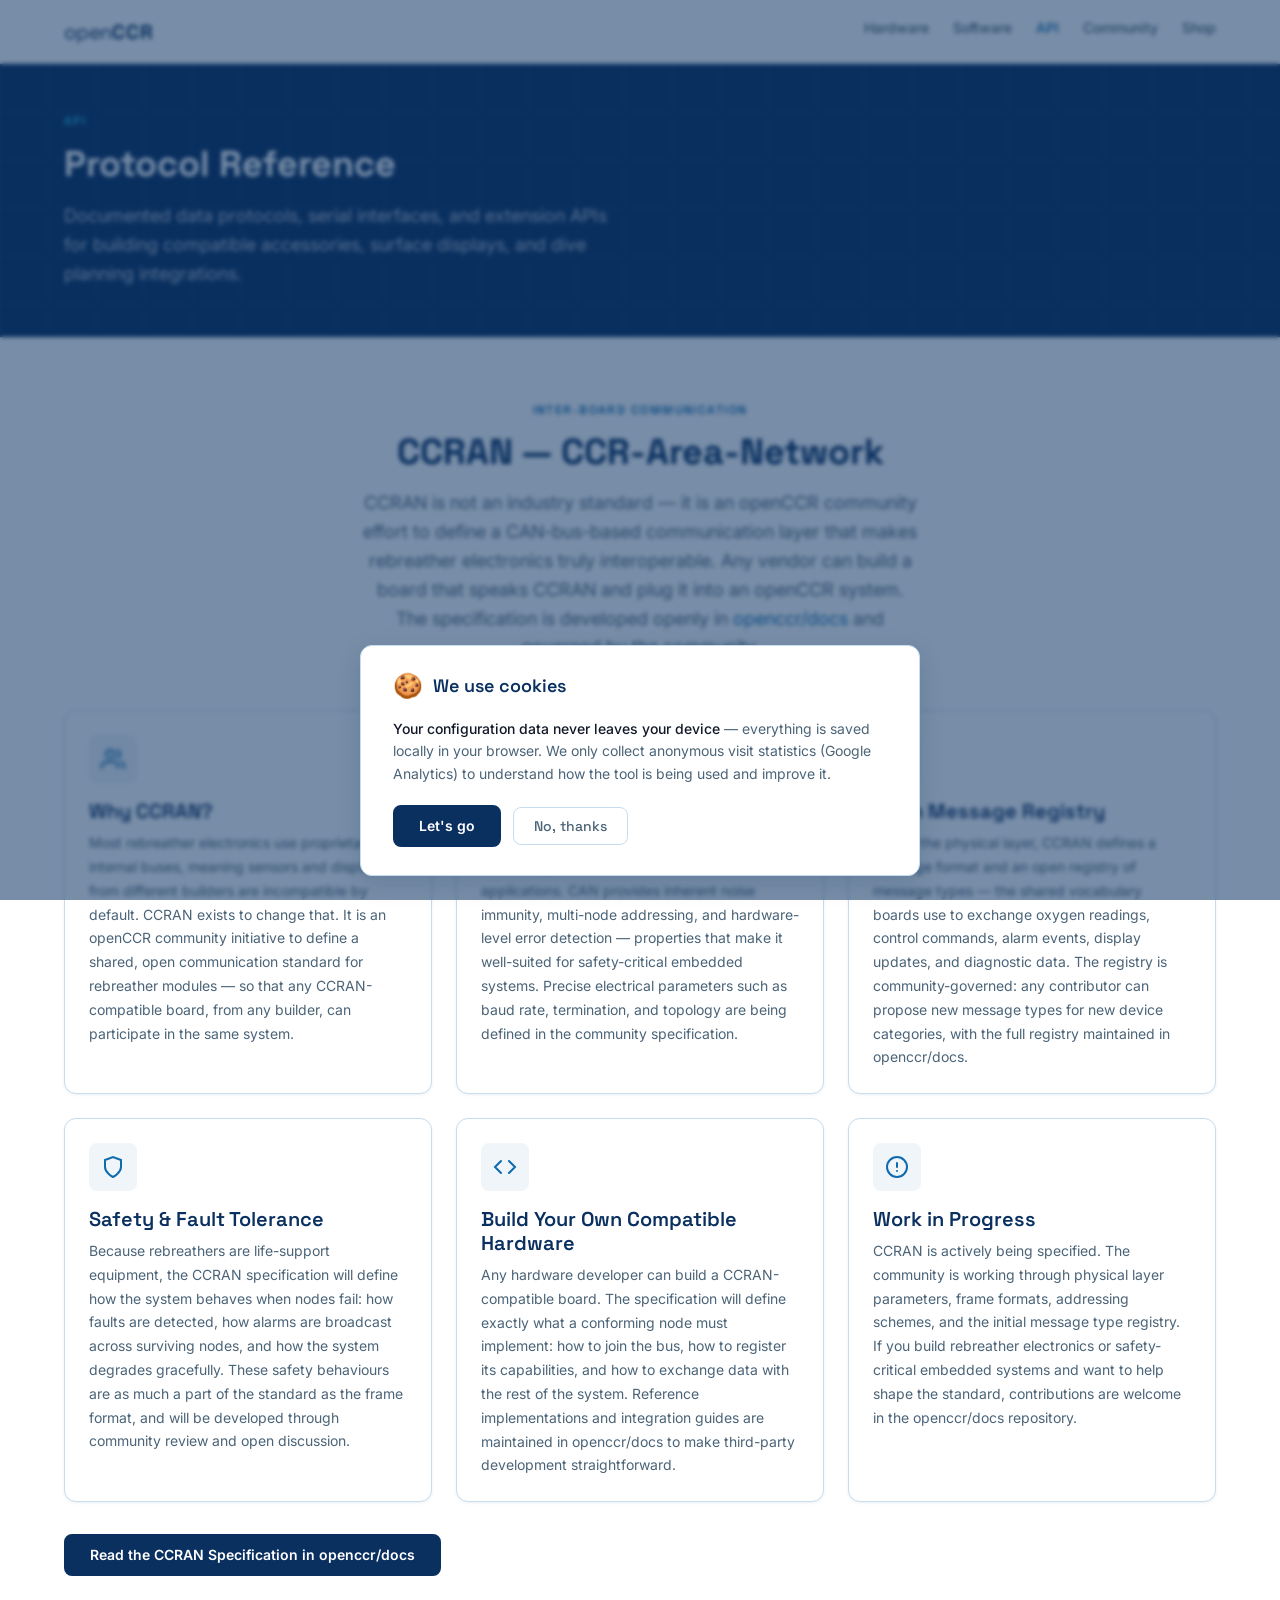
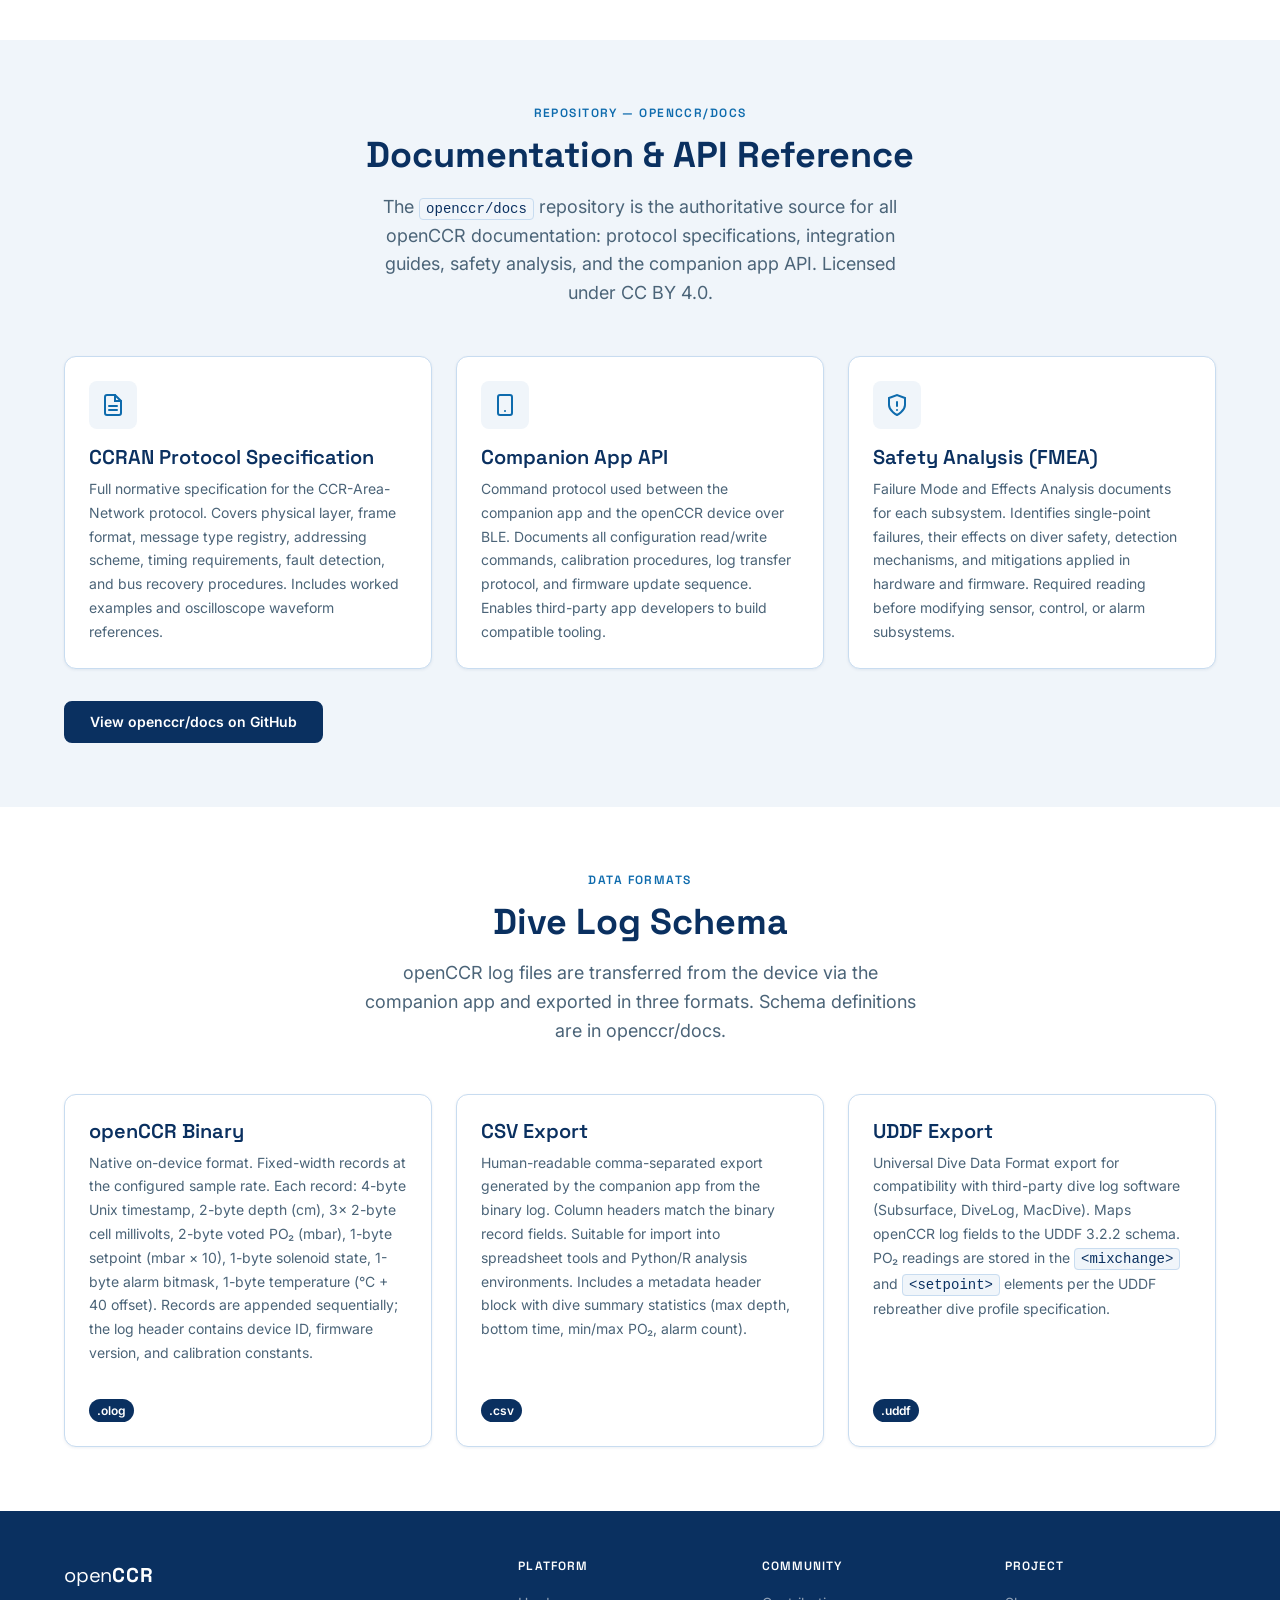
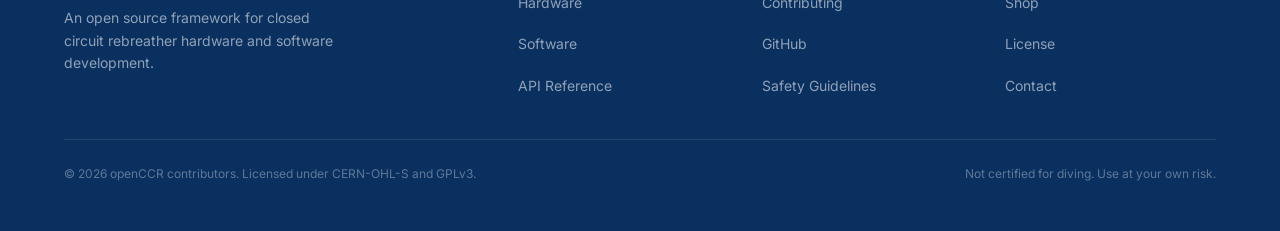
==== commit 802f4433: "Add cookie consent banner Shows on first visit with blurred overlay. Accept stores consent in localS" ====
--- a/api.html
+++ b/api.html
@@ -295,5 +295,6 @@
   </footer>
 
   <script src="js/nav.js"></script>
+  <script src="js/cookie-banner.js"></script>
 </body>
 </html>
--- a/css/components.css
+++ b/css/components.css
@@ -675,3 +675,100 @@
   font-size: var(--text-sm);
   margin: 0;
 }
+
+/* ============================================================
+   COOKIE BANNER
+   ============================================================ */
+
+.cookie-overlay {
+  position: fixed;
+  inset: 0;
+  background: rgba(10, 48, 96, 0.55);
+  backdrop-filter: blur(2px);
+  z-index: 9999;
+  display: flex;
+  align-items: flex-end;
+  justify-content: center;
+  padding: 1.5rem;
+}
+
+.cookie-banner {
+  background: var(--color-bg);
+  border: 1px solid var(--color-border);
+  border-radius: var(--radius-lg);
+  max-width: 560px;
+  width: 100%;
+  padding: 1.75rem 2rem;
+  box-shadow: var(--shadow-lg);
+  display: flex;
+  flex-direction: column;
+  gap: 1.25rem;
+}
+
+.cookie-banner__header {
+  display: flex;
+  align-items: center;
+  gap: 0.625rem;
+}
+
+.cookie-banner__icon {
+  font-size: 1.5rem;
+  line-height: 1;
+}
+
+.cookie-banner__title {
+  font-family: var(--font-heading);
+  font-size: var(--text-lg);
+  font-weight: 600;
+  color: var(--color-navy);
+  margin: 0;
+}
+
+.cookie-banner__body {
+  font-family: var(--font-body);
+  font-size: var(--text-sm);
+  color: var(--color-text-muted);
+  line-height: 1.6;
+  margin: 0;
+}
+
+.cookie-banner__body strong {
+  color: var(--color-text);
+  font-weight: 500;
+}
+
+.cookie-banner__actions {
+  display: flex;
+  gap: 0.75rem;
+  flex-wrap: wrap;
+  align-items: center;
+}
+
+.cookie-banner__decline {
+  font-family: var(--font-heading);
+  font-size: var(--text-sm);
+  font-weight: 500;
+  padding: 0.5625rem 1.25rem;
+  border-radius: var(--radius-md);
+  border: 1px solid var(--color-border);
+  background: transparent;
+  color: var(--color-text-muted);
+  cursor: pointer;
+  transition: border-color 0.15s, color 0.15s;
+}
+
+.cookie-banner__decline:hover {
+  border-color: var(--color-text-muted);
+  color: var(--color-text);
+}
+
+.cookie-banner__decline:focus-visible {
+  outline: 3px solid var(--color-cyan);
+  outline-offset: 2px;
+}
+
+@media (max-width: 768px) {
+  .cookie-banner {
+    padding: 1.25rem 1.25rem;
+  }
+}
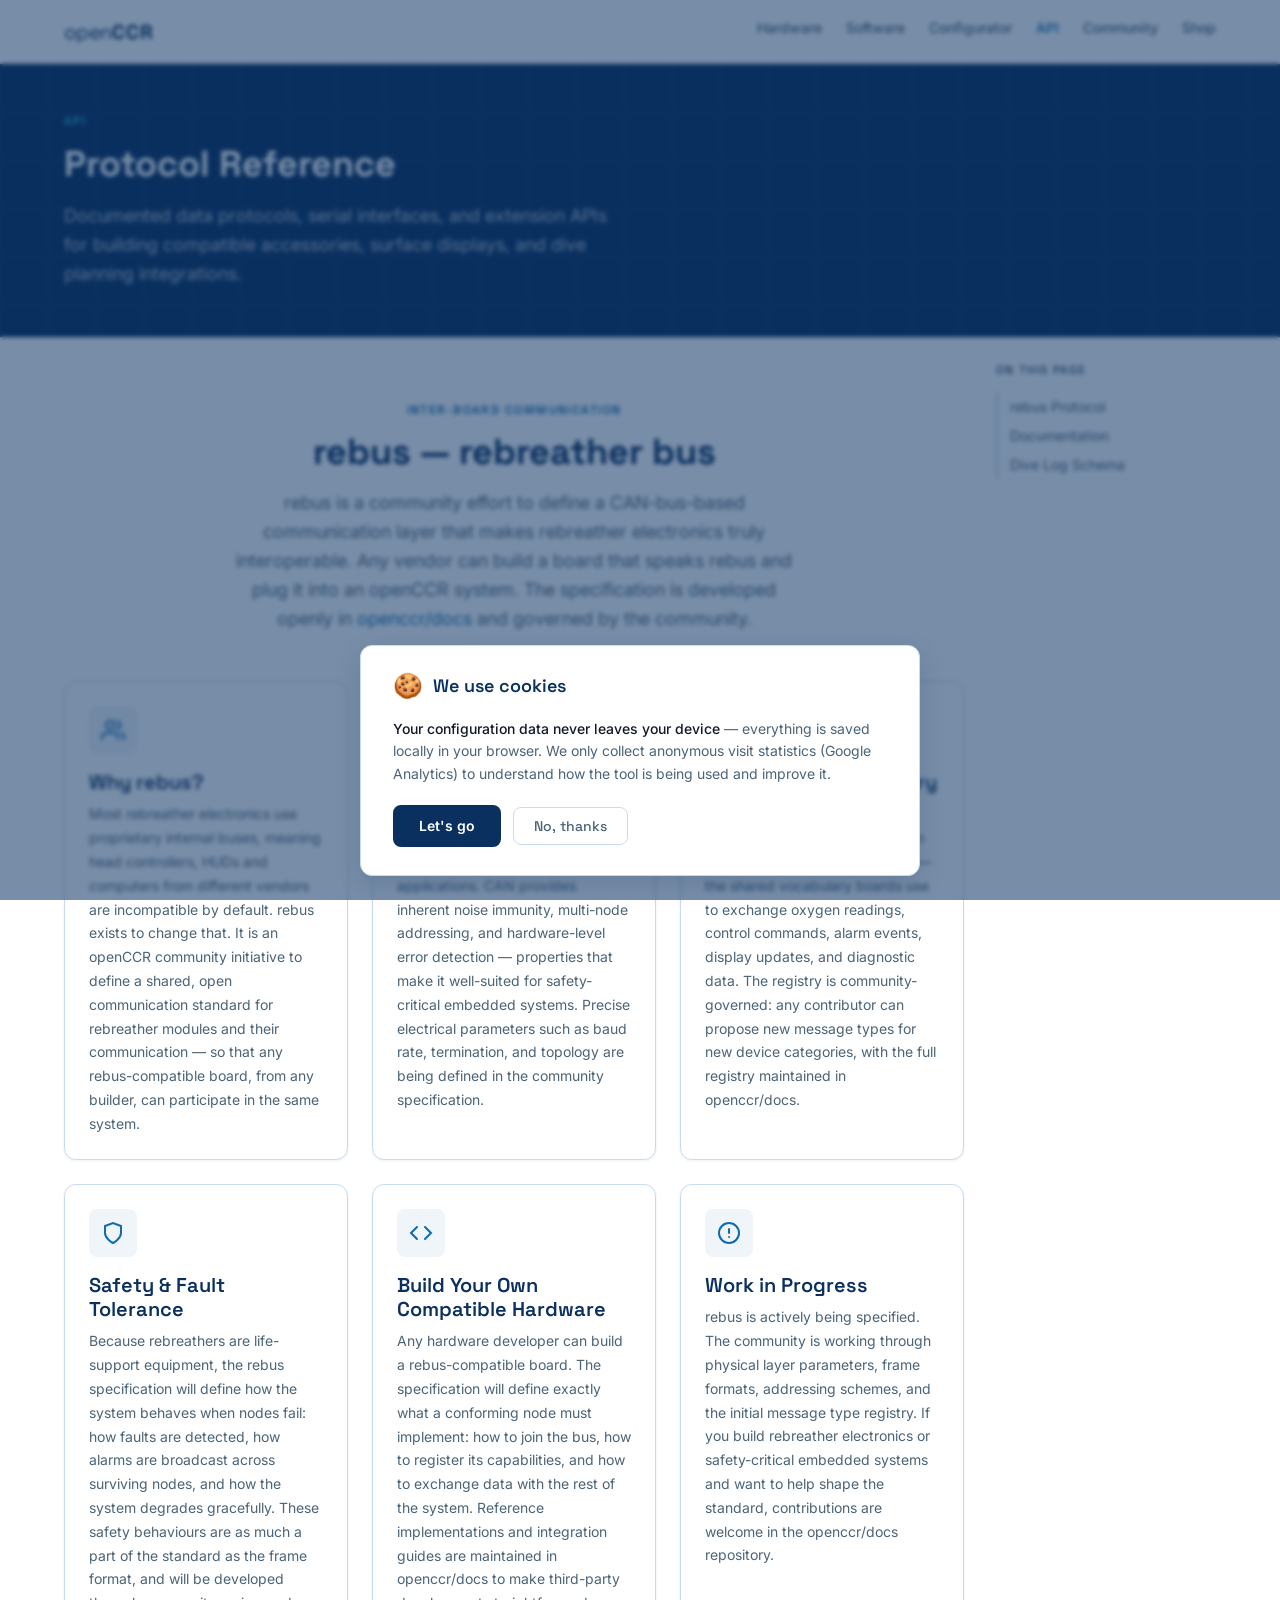
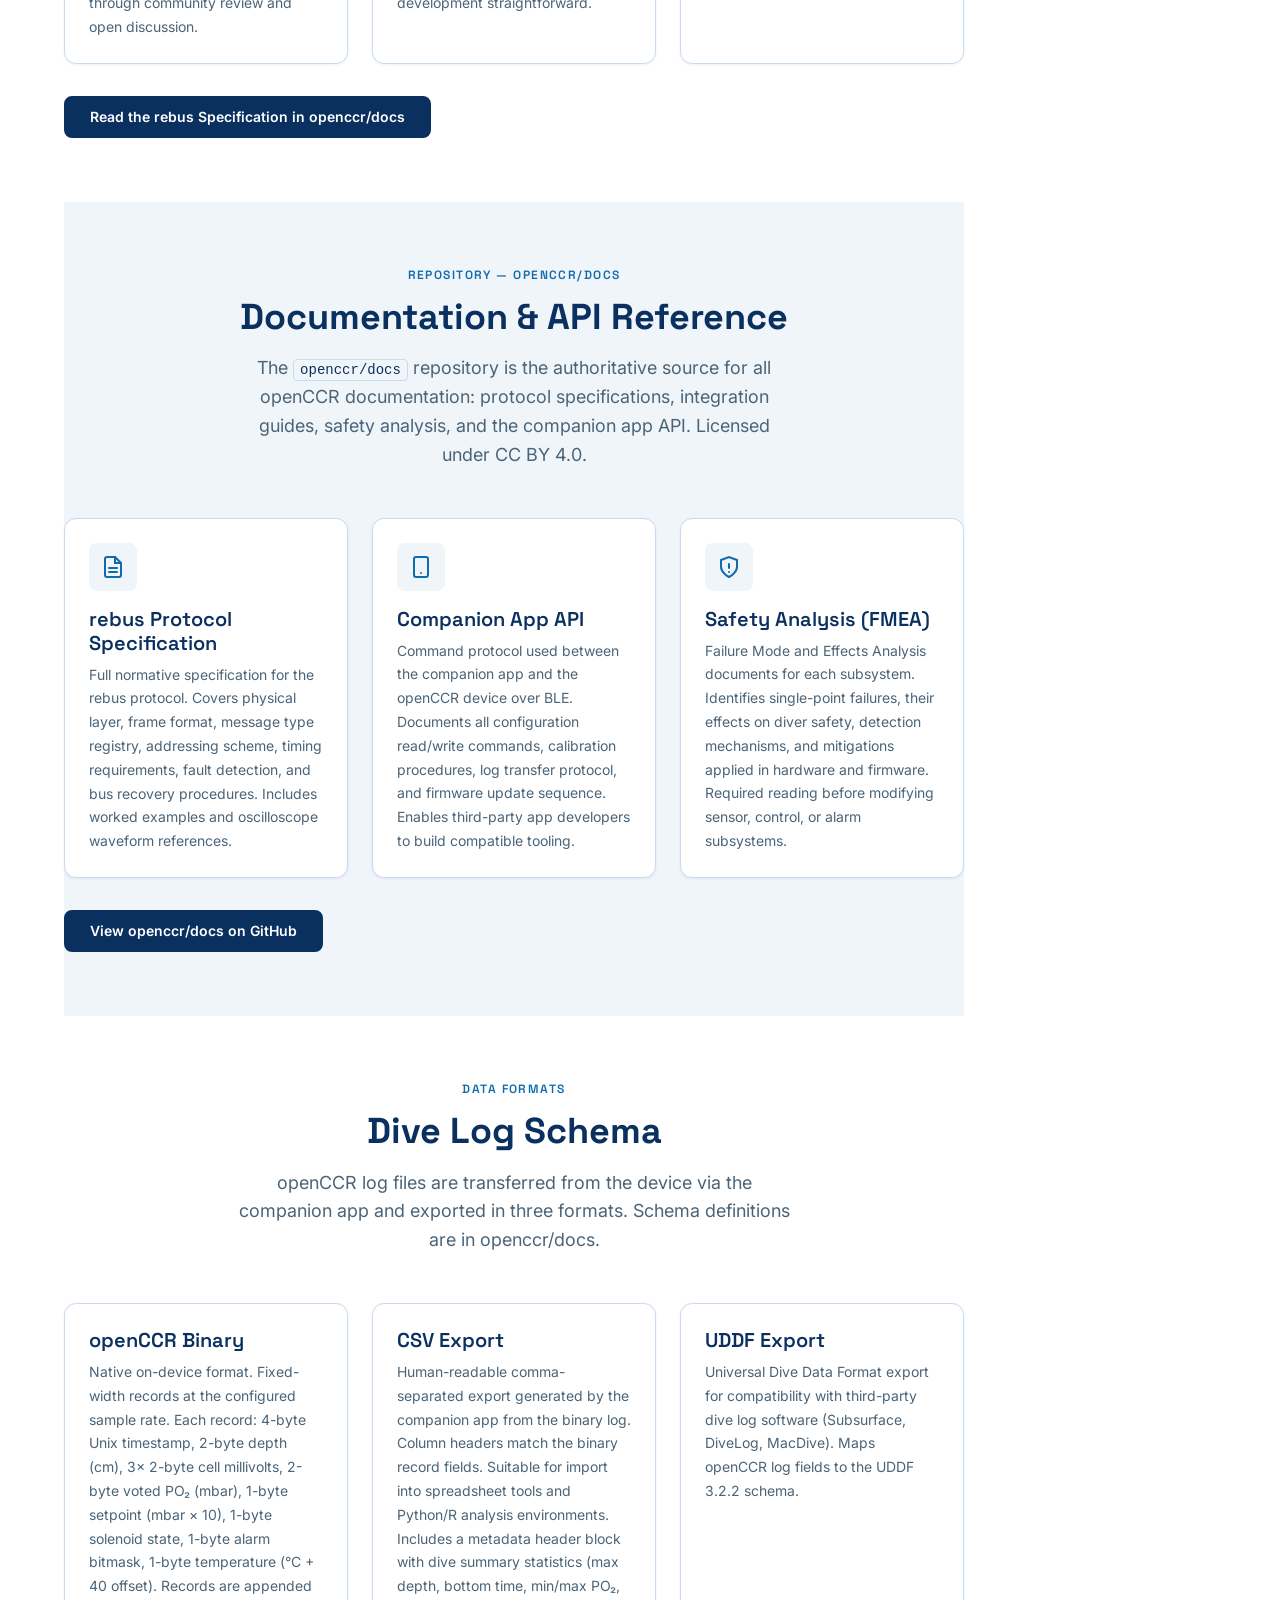
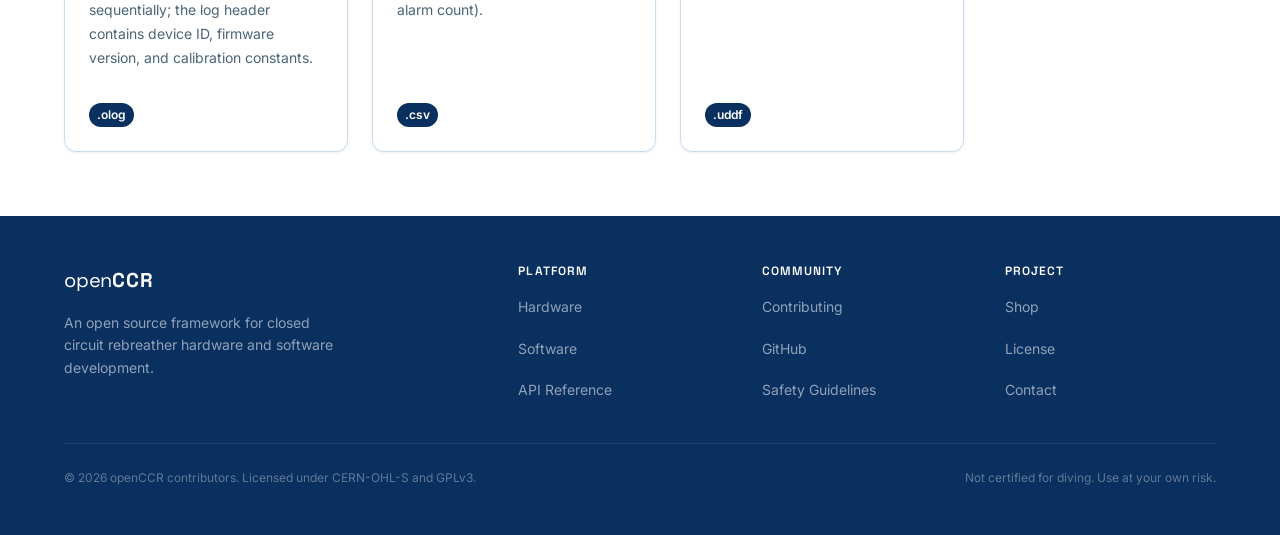
==== commit 38732be3: "Expand site content, rebrand CCRAN to rebus, add side-TOC to all pages - Rename CCRAN → rebus (rebre" ====
--- a/api.html
+++ b/api.html
@@ -4,7 +4,7 @@
   <meta charset="UTF-8">
   <meta name="viewport" content="width=device-width, initial-scale=1.0">
   <title>API Reference — openCCR</title>
-  <meta name="description" content="openCCR API and protocol reference: CCRAN inter-board communication protocol, companion app API, dive log formats, and integration guides from openccr/docs.">
+  <meta name="description" content="openCCR API and protocol reference: rebus inter-board communication protocol, companion app API, dive log formats, and integration guides from openccr/docs.">
   <!-- Google Analytics -->
   <script async src="https://www.googletagmanager.com/gtag/js?id=G-BM90FH107W"></script>
   <script>
@@ -27,6 +27,7 @@
       <ul class="nav__links" role="list">
         <li><a href="hardware.html">Hardware</a></li>
         <li><a href="software.html">Software</a></li>
+        <li><a href="/configurator">Configurator</a></li>
         <li><a href="api.html" class="active">API</a></li>
         <li><a href="community.html">Community</a></li>
         <li><a href="shop.html">Shop</a></li>
@@ -50,6 +51,7 @@
     <ul class="nav__mobile-links" role="list">
       <li><a href="hardware.html">Hardware</a></li>
       <li><a href="software.html">Software</a></li>
+      <li><a href="/configurator">Configurator</a></li>
       <li><a href="api.html" class="active">API</a></li>
       <li><a href="community.html">Community</a></li>
       <li><a href="shop.html">Shop</a></li>
@@ -70,16 +72,20 @@
       </div>
     </div>
 
-    <!-- CCRAN Protocol -->
-    <section class="section">
+    <!-- Page body: content + floating TOC -->
+    <div class="page-with-toc">
+      <div class="page-with-toc__content">
+
+    <!-- rebus Protocol -->
+    <section class="section" id="rebus-protocol">
       <div class="container">
         <div class="section-header">
           <p class="section-header__eyebrow">Inter-Board Communication</p>
-          <h2 class="section-header__title">CCRAN — CCR-Area-Network</h2>
+          <h2 class="section-header__title">rebus — rebreather bus</h2>
           <p class="section-header__subtitle">
-            CCRAN is not an industry standard — it is an openCCR community effort to define
+            rebus is a community effort to define
             a CAN-bus-based communication layer that makes rebreather electronics truly
-            interoperable. Any vendor can build a board that speaks CCRAN and plug it into
+            interoperable. Any vendor can build a board that speaks rebus and plug it into
             an openCCR system. The specification is developed openly in
             <a href="https://github.com/openccr/docs" target="_blank" rel="noopener noreferrer">openccr/docs</a>
             and governed by the community.
@@ -96,8 +102,8 @@
                 <path d="M16 3.13a4 4 0 0 1 0 7.75"/>
               </svg>
             </div>
-            <h3 class="card__title">Why CCRAN?</h3>
-            <p class="card__body">Most rebreather electronics use proprietary internal buses, meaning sensors and displays from different builders are incompatible by default. CCRAN exists to change that. It is an openCCR community initiative to define a shared, open communication standard for rebreather modules — so that any CCRAN-compatible board, from any builder, can participate in the same system.</p>
+            <h3 class="card__title">Why rebus?</h3>
+            <p class="card__body">Most rebreather electronics use proprietary internal buses, meaning head controllers, HUDs and computers from different vendors are incompatible by default. rebus exists to change that. It is an openCCR community initiative to define a shared, open communication standard for rebreather modules and their communication — so that any rebus-compatible board, from any builder, can participate in the same system.</p>
           </div>
           <div class="card">
             <div class="card__icon" aria-hidden="true">
@@ -110,7 +116,7 @@
               </svg>
             </div>
             <h3 class="card__title">CAN Bus Foundation</h3>
-            <p class="card__body">CCRAN is built on CAN bus, a differential serial standard proven in automotive and industrial applications. CAN provides inherent noise immunity, multi-node addressing, and hardware-level error detection — properties that make it well-suited for safety-critical embedded systems. Precise electrical parameters such as baud rate, termination, and topology are being defined in the community specification.</p>
+            <p class="card__body">rebus is built on CAN bus, a differential serial standard proven in automotive and industrial applications. CAN provides inherent noise immunity, multi-node addressing, and hardware-level error detection — properties that make it well-suited for safety-critical embedded systems. Precise electrical parameters such as baud rate, termination, and topology are being defined in the community specification.</p>
           </div>
           <div class="card">
             <div class="card__icon" aria-hidden="true">
@@ -120,7 +126,7 @@
               </svg>
             </div>
             <h3 class="card__title">Open Message Registry</h3>
-            <p class="card__body">Above the physical layer, CCRAN defines a message format and an open registry of message types — the shared vocabulary boards use to exchange oxygen readings, control commands, alarm events, display updates, and diagnostic data. The registry is community-governed: any contributor can propose new message types for new device categories, with the full registry maintained in openccr/docs.</p>
+            <p class="card__body">Above the physical layer, rebus defines a message format and an open registry of message types — the shared vocabulary boards use to exchange oxygen readings, control commands, alarm events, display updates, and diagnostic data. The registry is community-governed: any contributor can propose new message types for new device categories, with the full registry maintained in openccr/docs.</p>
           </div>
           <div class="card">
             <div class="card__icon" aria-hidden="true">
@@ -130,7 +136,7 @@
               </svg>
             </div>
             <h3 class="card__title">Safety &amp; Fault Tolerance</h3>
-            <p class="card__body">Because rebreathers are life-support equipment, the CCRAN specification will define how the system behaves when nodes fail: how faults are detected, how alarms are broadcast across surviving nodes, and how the system degrades gracefully. These safety behaviours are as much a part of the standard as the frame format, and will be developed through community review and open discussion.</p>
+            <p class="card__body">Because rebreathers are life-support equipment, the rebus specification will define how the system behaves when nodes fail: how faults are detected, how alarms are broadcast across surviving nodes, and how the system degrades gracefully. These safety behaviours are as much a part of the standard as the frame format, and will be developed through community review and open discussion.</p>
           </div>
           <div class="card">
             <div class="card__icon" aria-hidden="true">
@@ -141,7 +147,7 @@
               </svg>
             </div>
             <h3 class="card__title">Build Your Own Compatible Hardware</h3>
-            <p class="card__body">Any hardware developer can build a CCRAN-compatible board. The specification will define exactly what a conforming node must implement: how to join the bus, how to register its capabilities, and how to exchange data with the rest of the system. Reference implementations and integration guides are maintained in openccr/docs to make third-party development straightforward.</p>
+            <p class="card__body">Any hardware developer can build a rebus-compatible board. The specification will define exactly what a conforming node must implement: how to join the bus, how to register its capabilities, and how to exchange data with the rest of the system. Reference implementations and integration guides are maintained in openccr/docs to make third-party development straightforward.</p>
           </div>
           <div class="card">
             <div class="card__icon" aria-hidden="true">
@@ -153,16 +159,16 @@
               </svg>
             </div>
             <h3 class="card__title">Work in Progress</h3>
-            <p class="card__body">CCRAN is actively being specified. The community is working through physical layer parameters, frame formats, addressing schemes, and the initial message type registry. If you build rebreather electronics or safety-critical embedded systems and want to help shape the standard, contributions are welcome in the openccr/docs repository.</p>
+            <p class="card__body">rebus is actively being specified. The community is working through physical layer parameters, frame formats, addressing schemes, and the initial message type registry. If you build rebreather electronics or safety-critical embedded systems and want to help shape the standard, contributions are welcome in the openccr/docs repository.</p>
           </div>
         </div>
         <a href="https://github.com/openccr/docs" target="_blank" rel="noopener noreferrer"
-           class="btn btn--primary">Read the CCRAN Specification in openccr/docs</a>
+           class="btn btn--primary">Read the rebus Specification in openccr/docs</a>
       </div>
     </section>
 
     <!-- Companion App API -->
-    <section class="section section--subtle">
+    <section class="section section--subtle" id="docs-reference">
       <div class="container">
         <div class="section-header">
           <p class="section-header__eyebrow">Repository — openccr/docs</p>
@@ -184,8 +190,8 @@
                 <line x1="16" y1="17" x2="8" y2="17"/>
               </svg>
             </div>
-            <h3 class="card__title">CCRAN Protocol Specification</h3>
-            <p class="card__body">Full normative specification for the CCR-Area-Network protocol. Covers physical layer, frame format, message type registry, addressing scheme, timing requirements, fault detection, and bus recovery procedures. Includes worked examples and oscilloscope waveform references.</p>
+            <h3 class="card__title">rebus Protocol Specification</h3>
+            <p class="card__body">Full normative specification for the rebus protocol. Covers physical layer, frame format, message type registry, addressing scheme, timing requirements, fault detection, and bus recovery procedures. Includes worked examples and oscilloscope waveform references.</p>
           </div>
           <div class="card">
             <div class="card__icon" aria-hidden="true">
@@ -217,7 +223,7 @@
     </section>
 
     <!-- Dive Log Format -->
-    <section class="section">
+    <section class="section" id="dive-log">
       <div class="container">
         <div class="section-header">
           <p class="section-header__eyebrow">Data Formats</p>
@@ -240,12 +246,26 @@
           </div>
           <div class="card">
             <h3 class="card__title">UDDF Export</h3>
-            <p class="card__body">Universal Dive Data Format export for compatibility with third-party dive log software (Subsurface, DiveLog, MacDive). Maps openCCR log fields to the UDDF 3.2.2 schema. PO₂ readings are stored in the <code>&lt;mixchange&gt;</code> and <code>&lt;setpoint&gt;</code> elements per the UDDF rebreather dive profile specification.</p>
+            <p class="card__body">Universal Dive Data Format export for compatibility with third-party dive log software (Subsurface, DiveLog, MacDive). Maps openCCR log fields to the UDDF 3.2.2 schema. </p>
             <div class="card__footer"><span class="badge badge--navy">.uddf</span></div>
           </div>
         </div>
       </div>
     </section>
+
+      </div><!-- end page-with-toc__content -->
+
+      <!-- Floating TOC -->
+      <aside class="page-toc" aria-label="Page contents">
+        <p class="page-toc__label">On this page</p>
+        <ul class="page-toc__list">
+          <li><a href="#rebus-protocol">rebus Protocol</a></li>
+          <li><a href="#docs-reference">Documentation</a></li>
+          <li><a href="#dive-log">Dive Log Schema</a></li>
+        </ul>
+      </aside>
+
+    </div><!-- end page-with-toc -->
 
   </main>
 
--- a/css/main.css
+++ b/css/main.css
@@ -230,6 +230,11 @@
   border: 0;
 }
 
+/* --- Scroll anchor offset for fixed nav --- */
+[id] {
+  scroll-margin-top: calc(var(--nav-height) + var(--space-4));
+}
+
 /* --- Responsive --- */
 @media (max-width: 768px) {
   h1 { font-size: var(--text-4xl); }
--- a/css/components.css
+++ b/css/components.css
@@ -677,6 +677,87 @@
 }
 
 /* ============================================================
+   PAGE WITH TOC LAYOUT
+   ============================================================ */
+
+.page-with-toc {
+  display: grid;
+  grid-template-columns: 1fr 220px;
+  gap: 0 var(--space-8);
+  max-width: var(--max-width);
+  margin-inline: auto;
+  padding-inline: var(--space-6);
+  align-items: start;
+}
+
+.page-with-toc__content {
+  min-width: 0;
+}
+
+/* Containers inside TOC layout: page-with-toc handles max-width and padding */
+.page-with-toc .container {
+  max-width: 100%;
+  padding-inline: 0;
+}
+
+.page-toc {
+  position: sticky;
+  top: calc(var(--nav-height) + var(--space-6));
+  padding: var(--space-6) 0;
+}
+
+.page-toc__label {
+  font-family: var(--font-heading);
+  font-size: var(--text-xs);
+  font-weight: 600;
+  text-transform: uppercase;
+  letter-spacing: 0.1em;
+  color: var(--color-text-muted);
+  margin-bottom: var(--space-3);
+}
+
+.page-toc__list {
+  list-style: none;
+  padding: 0;
+  display: flex;
+  flex-direction: column;
+  border-left: 2px solid var(--color-border);
+}
+
+.page-toc__list li {
+  margin: 0;
+}
+
+.page-toc__list a {
+  display: block;
+  font-family: var(--font-body);
+  font-size: var(--text-sm);
+  color: var(--color-text-muted);
+  padding: var(--space-1) var(--space-3);
+  text-decoration: none;
+  transition: color var(--transition), border-left-color var(--transition);
+  border-left: 2px solid transparent;
+  margin-left: -2px;
+  line-height: 1.5;
+}
+
+.page-toc__list a:hover {
+  color: var(--color-ocean);
+  border-left-color: var(--color-cyan);
+}
+
+@media (max-width: 1024px) {
+  .page-with-toc {
+    grid-template-columns: 1fr;
+    padding-inline: var(--space-4);
+  }
+
+  .page-toc {
+    display: none;
+  }
+}
+
+/* ============================================================
    COOKIE BANNER
    ============================================================ */
 
